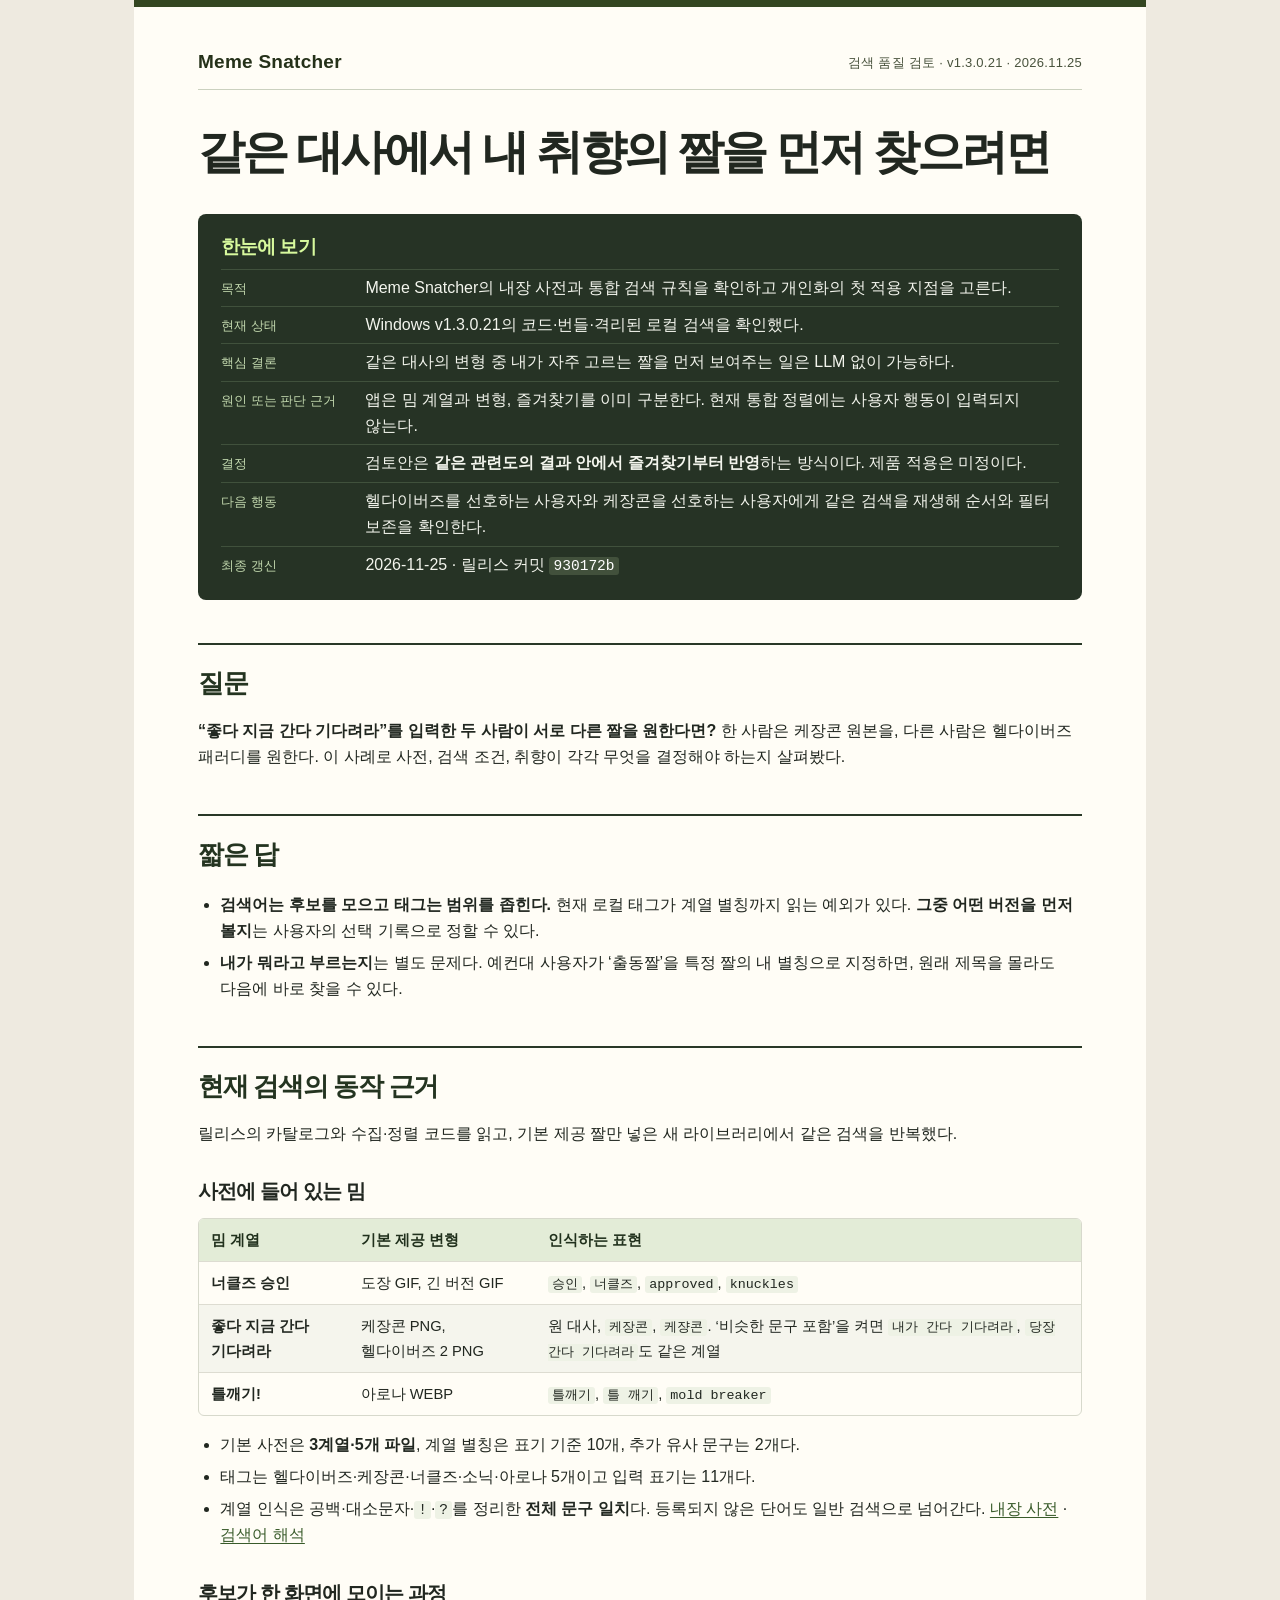
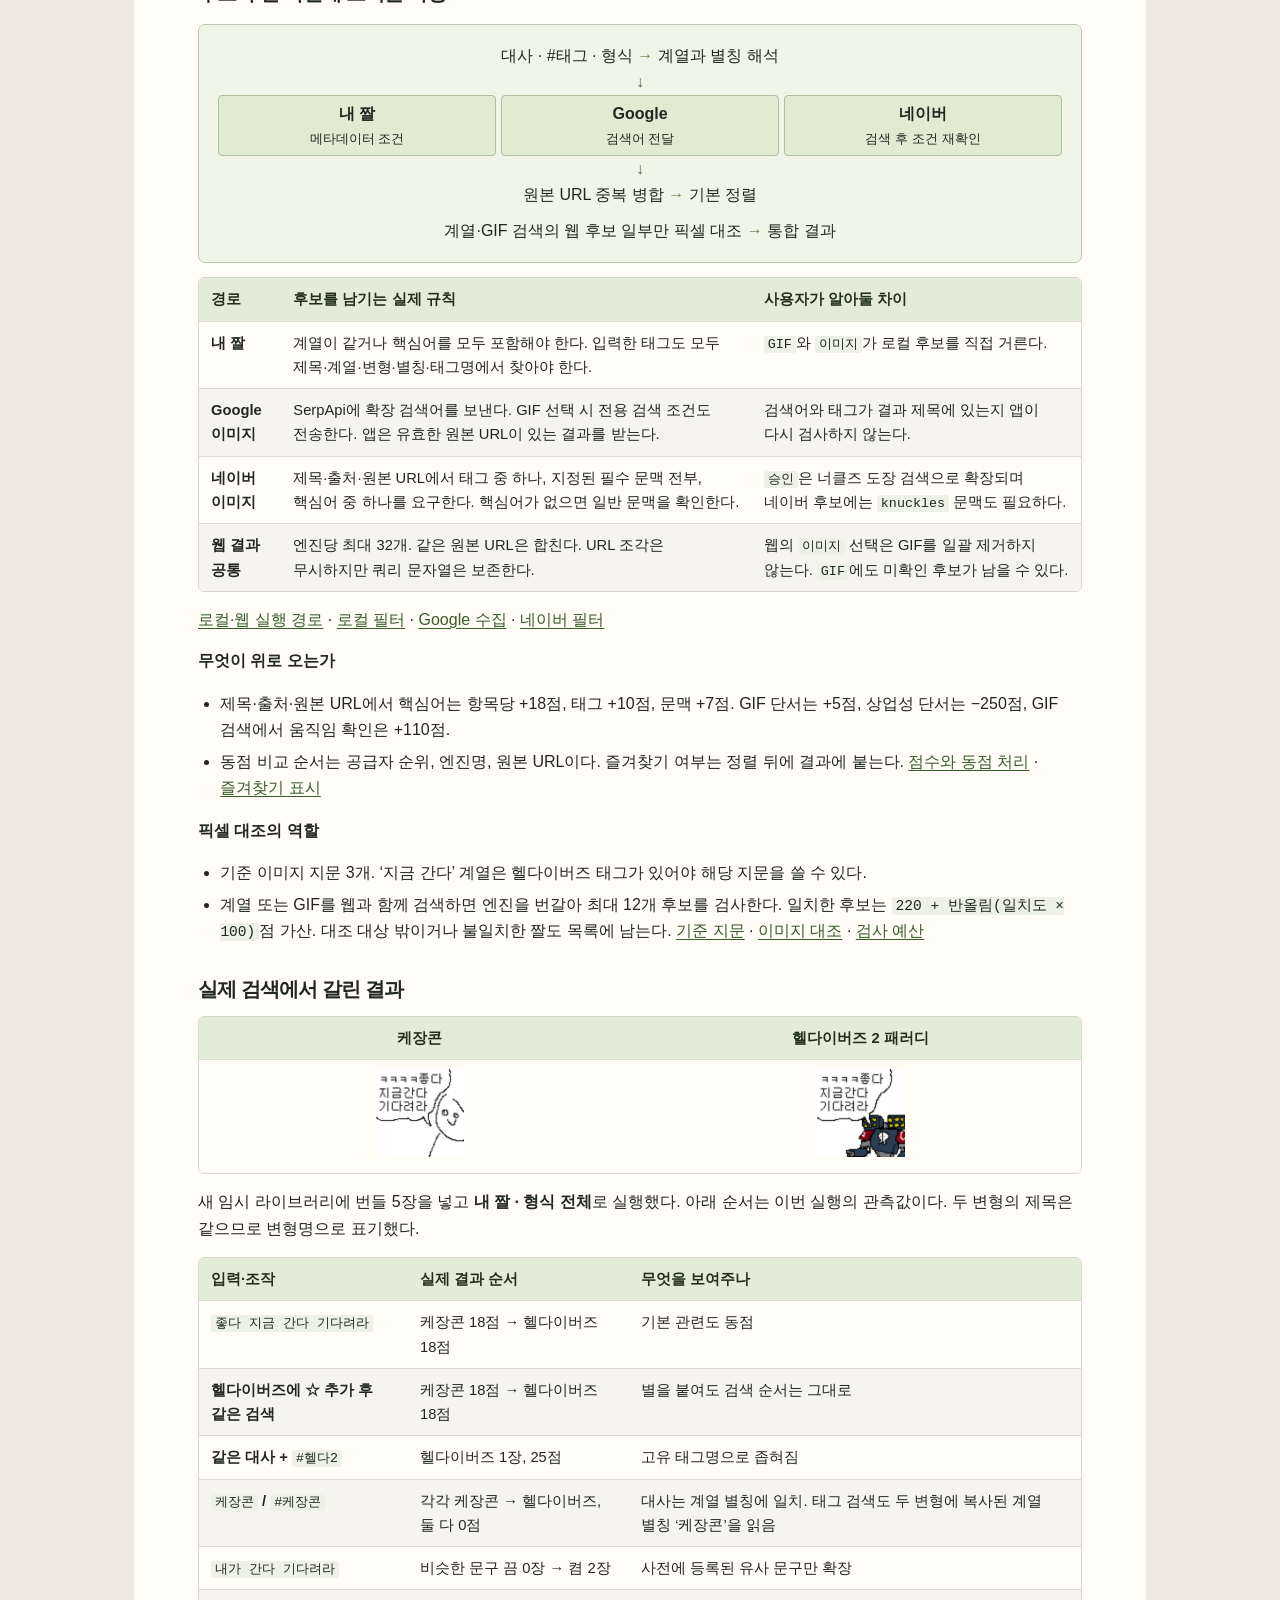
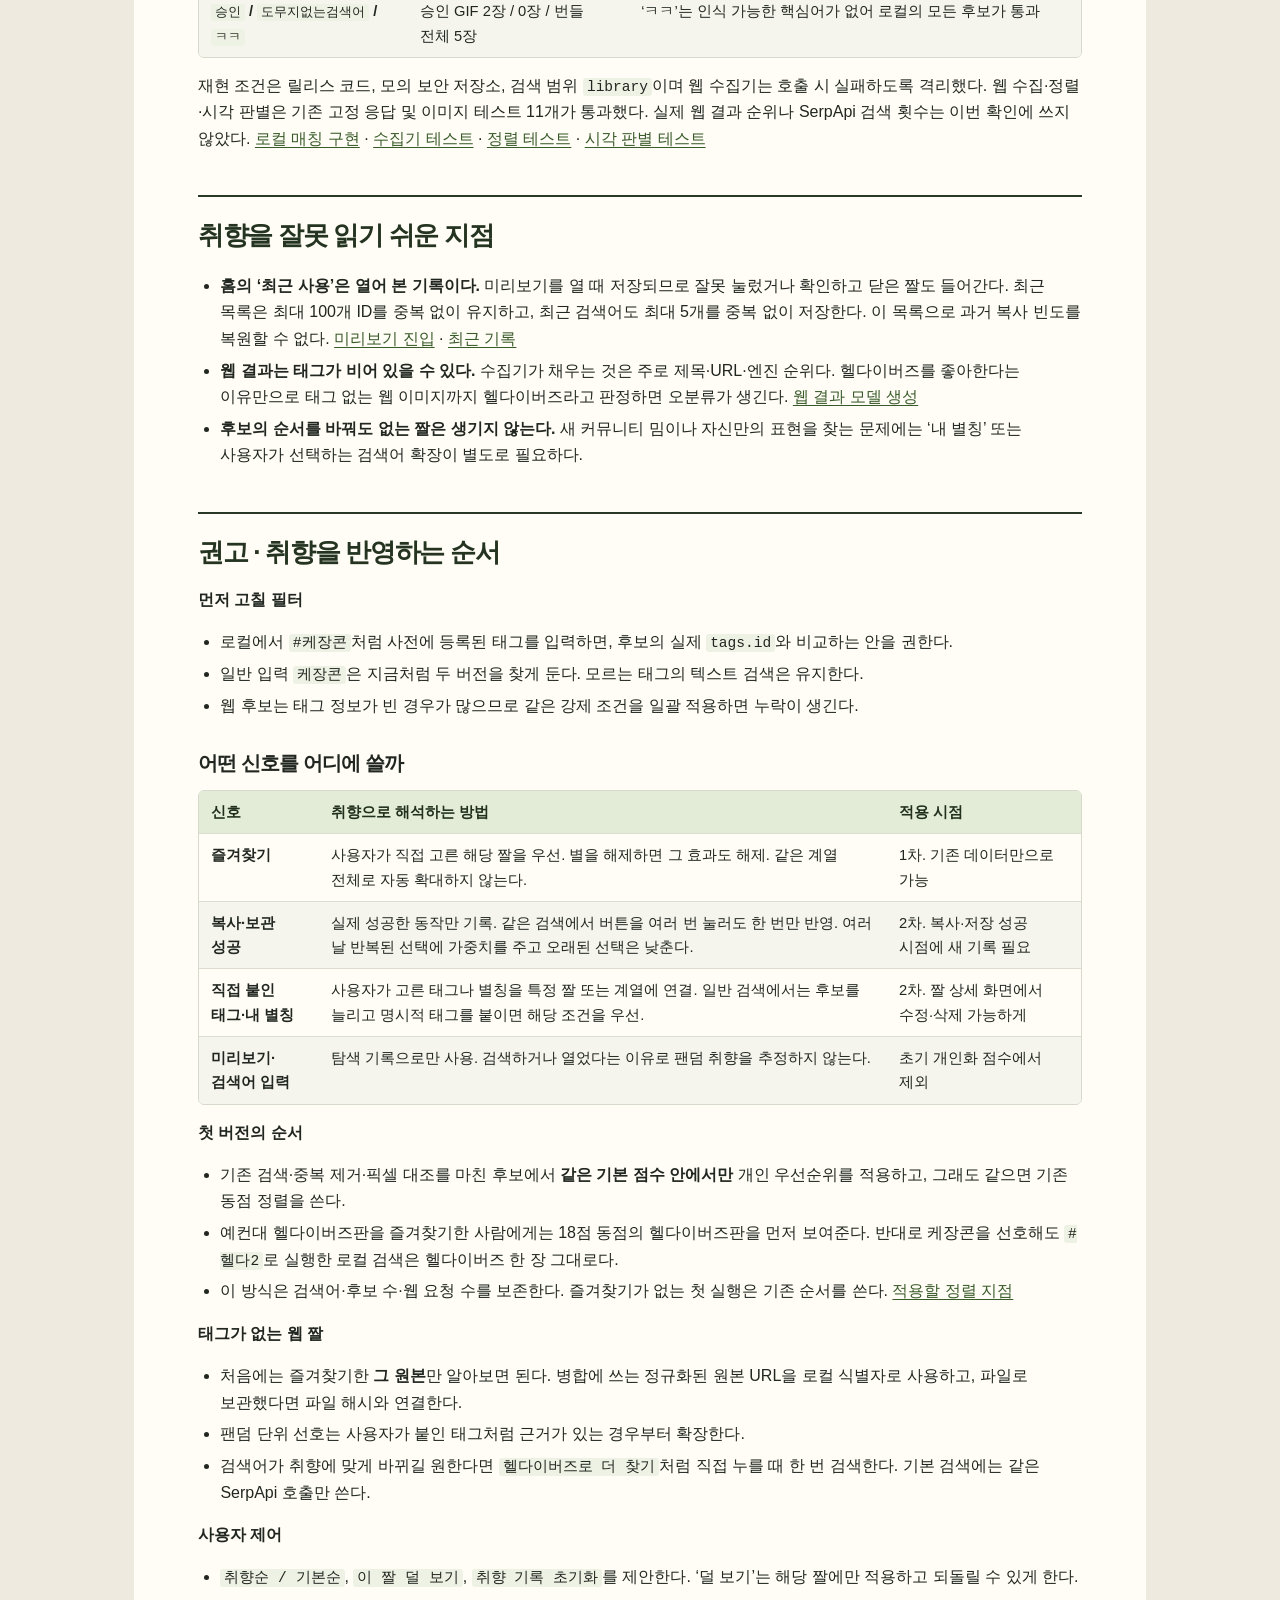
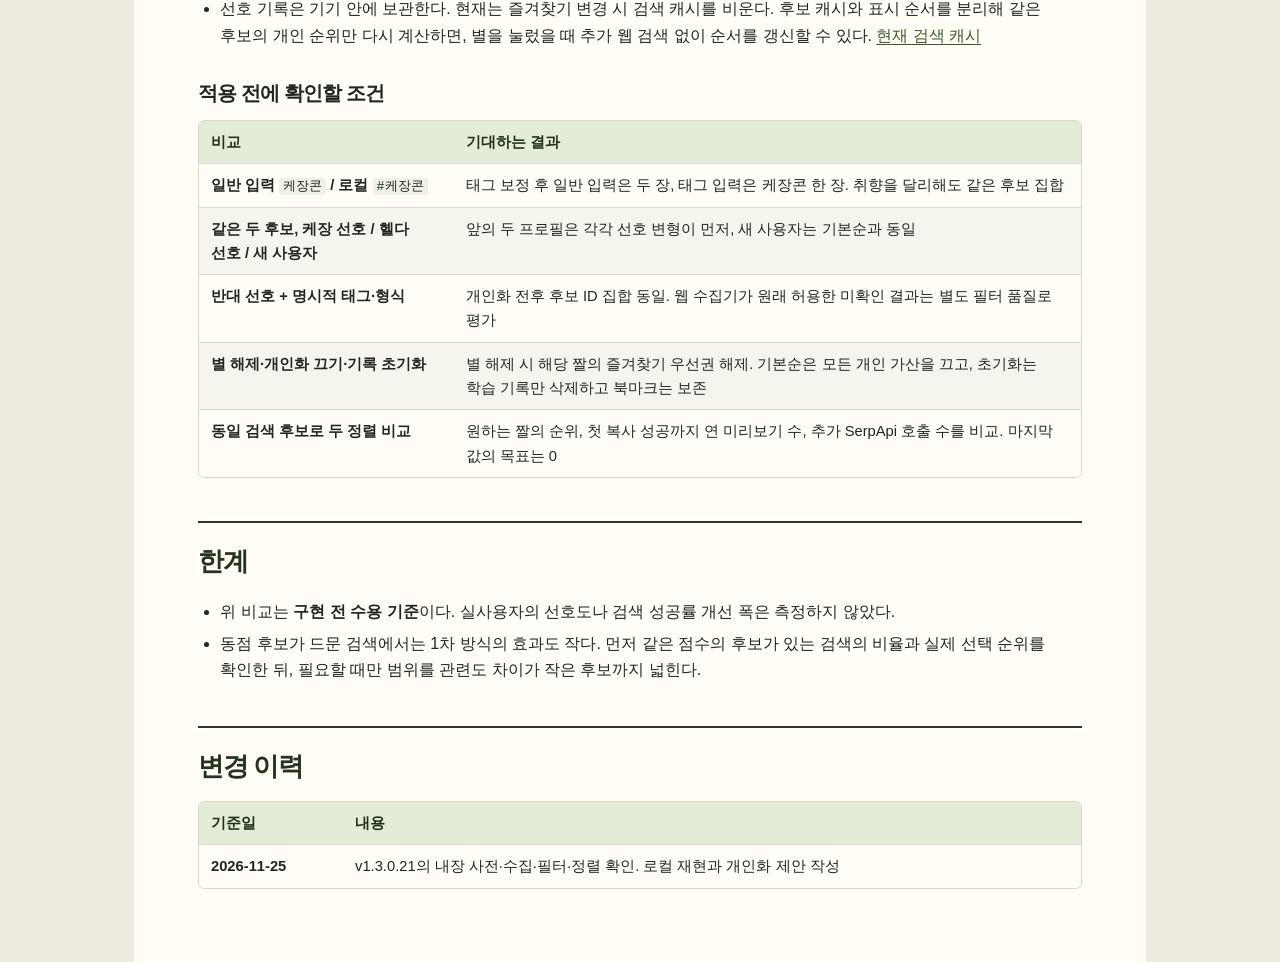
==== docs/meme-search-preferences.html @ c6dbb5a2 "Document meme filtering and a local preference ranking proposal" ====
<!doctype html><html lang="ko"><head><meta charset="utf-8"><meta name="viewport" content="width=device-width,initial-scale=1"><title>Meme Snatcher · 밈 사전과 검색 취향</title><style>
*{box-sizing:border-box}html{color-scheme:light;background:#eeeae0;scroll-behavior:smooth}body{margin:0;color:#212720;font:16px/1.65 "Malgun Gothic","Segoe UI",sans-serif;word-break:keep-all;overflow-wrap:anywhere}main{width:min(1012px,100%);margin:auto;background:#fffdf6;padding:44px clamp(18px,5vw,68px) 58px;border-top:7px solid #344621}
header{display:flex;flex-wrap:wrap;align-items:center;justify-content:space-between;gap:6px;border-bottom:1px solid #cbd1bf;padding:0 0 15px;color:#48523c;font-size:13px;letter-spacing:.02em}header strong{font:800 19px/1.2 "Segoe UI",sans-serif;color:#253119}h1{margin:34px 0;font-size:clamp(30px,4vw,47px);line-height:1.2;letter-spacing:-.065em;max-width:20em}h2{margin:43px 0 13px;border-top:2px solid #293827;padding-top:17px;color:#243420;font-size:26px;letter-spacing:-.05em}h3{margin:28px 0 8px;font-size:20px;letter-spacing:-.045em}p{margin:10px 0 15px}ul{padding-left:1.4em}li{margin:.34em 0}a{color:#395b2a;text-underline-offset:3px}a:hover{color:#17280f}code{font: .91em "Consolas","Malgun Gothic",monospace;background:#eef2e5;padding:1px 4px;border-radius:3px}strong,b{font-weight:720}
.summary{background:#263325;color:#f3f5ed;padding:17px 23px;border-radius:8px}.summary h2{color:#d7f99d;border:0;margin:0 0 6px;padding:0;font-size:19px}.summary dl{margin:0}.summary dl div{display:grid;grid-template-columns:8.4em 1fr;gap:10px;padding:5px 0;border-top:1px solid #40513c}.summary dt{color:#c1d7ad;font-size:.84em;padding-top:3px}.summary dd{margin:0}.summary code{background:#42513c;color:white}
.table-wrap{max-width:100%;overflow-x:auto;border:1px solid #d7d9cc;border-radius:6px;margin:10px 0 15px}table{width:100%;border-collapse:collapse;text-align:left;font-size:.92em}th{background:#e3ecd7;color:#20301c;font-weight:700}td,th{padding:9px 12px;vertical-align:top}td{border-top:1px solid #dddcd1}tbody tr:nth-child(even){background:#f5f5ed}td:first-child{font-weight:650}img{width:130px;max-width:100%;height:88px;object-fit:contain}table:has(img) td,table:has(img) th{text-align:center;width:50%}.flow{border:1px solid #bdc9ae;border-radius:7px;padding:13px 19px;background:#f1f5e8;margin:14px 0}.phase{text-align:center;padding:5px 0}.phase b{color:#678449}.branches{display:grid;grid-template-columns:repeat(3,1fr);gap:5px;text-align:center}.branches div{background:#e1ebd2;border:1px solid #afbf9e;border-radius:4px;padding:5px 2px}.branches small{display:block}.branches:before,.branches:after{content:'↓';grid-column:1/-1;color:#4c6641;line-height:1}
@media(max-width:620px){body{font-size:15px}h2{font-size:23px}.summary{padding:14px}.summary dl div{grid-template-columns:1fr;gap:0}.summary dt{padding:0}td,th{padding:7px;min-width:65px}.branches small{font-size:12px}}
@media print{html,main{background:white}main{padding:0;width:auto;border-top:0}.summary{background:white;color:#111;border:1px solid #999}.summary h2,.summary dt{color:#222}.summary dl div{border-color:#ddd}.table-wrap{overflow:visible}tr,.flow,h3{break-inside:avoid}h2,h3{break-after:avoid}}
</style></head><body><main><header><strong>Meme Snatcher</strong><span>검색 품질 검토 · v1.3.0.21 · 2026.11.25</span></header><h1>같은 대사에서 내 취향의 짤을 먼저 찾으려면</h1>
<section class="summary"><h2>한눈에 보기</h2><dl><div><dt>목적</dt><dd>Meme Snatcher의 내장 사전과 통합 검색 규칙을 확인하고 개인화의 첫 적용 지점을 고른다.</dd></div><div><dt>현재 상태</dt><dd>Windows v1.3.0.21의 코드·번들·격리된 로컬 검색을 확인했다.</dd></div><div><dt>핵심 결론</dt><dd>같은 대사의 변형 중 내가 자주 고르는 짤을 먼저 보여주는 일은 LLM 없이 가능하다.</dd></div><div><dt>원인 또는 판단 근거</dt><dd>앱은 밈 계열과 변형, 즐겨찾기를 이미 구분한다. 현재 통합 정렬에는 사용자 행동이 입력되지 않는다.</dd></div><div><dt>결정</dt><dd>검토안은 <strong>같은 관련도의 결과 안에서 즐겨찾기부터 반영</strong>하는 방식이다. 제품 적용은 미정이다.</dd></div><div><dt>다음 행동</dt><dd>헬다이버즈를 선호하는 사용자와 케장콘을 선호하는 사용자에게 같은 검색을 재생해 순서와 필터 보존을 확인한다.</dd></div><div><dt>최종 갱신</dt><dd>2026-11-25 · 릴리스 커밋 <code>930172b</code></dd></div></dl></section>
<h2>질문</h2>
<p><strong>“좋다 지금 간다 기다려라”를 입력한 두 사람이 서로 다른 짤을 원한다면?</strong> 한 사람은 케장콘 원본을, 다른 사람은 헬다이버즈 패러디를 원한다. 이 사례로 사전, 검색 조건, 취향이 각각 무엇을 결정해야 하는지 살펴봤다.</p>
<h2>짧은 답</h2>
<ul>
<li><strong>검색어는 후보를 모으고 태그는 범위를 좁힌다.</strong> 현재 로컬 태그가 계열 별칭까지 읽는 예외가 있다. <strong>그중 어떤 버전을 먼저 볼지</strong>는 사용자의 선택 기록으로 정할 수 있다.</li>
<li><strong>내가 뭐라고 부르는지</strong>는 별도 문제다. 예컨대 사용자가 ‘출동짤’을 특정 짤의 내 별칭으로 지정하면, 원래 제목을 몰라도 다음에 바로 찾을 수 있다.</li>
</ul>
<h2>현재 검색의 동작 근거</h2>
<p>릴리스의 카탈로그와 수집·정렬 코드를 읽고, 기본 제공 짤만 넣은 새 라이브러리에서 같은 검색을 반복했다.</p>
<h3>사전에 들어 있는 밈</h3>
<div class="table-wrap"><table>
<thead>
<tr>
<th>밈 계열</th>
<th>기본 제공 변형</th>
<th>인식하는 표현</th>
</tr>
</thead>
<tbody>
<tr>
<td>너클즈 승인</td>
<td>도장 GIF, 긴 버전 GIF</td>
<td><code>승인</code>, <code>너클즈</code>, <code>approved</code>, <code>knuckles</code></td>
</tr>
<tr>
<td>좋다 지금 간다 기다려라</td>
<td>케장콘 PNG, 헬다이버즈 2 PNG</td>
<td>원 대사, <code>케장콘</code>, <code>케쟝콘</code>. ‘비슷한 문구 포함’을 켜면 <code>내가 간다 기다려라</code>, <code>당장 간다 기다려라</code>도 같은 계열</td>
</tr>
<tr>
<td>틀깨기!</td>
<td>아로나 WEBP</td>
<td><code>틀깨기</code>, <code>틀 깨기</code>, <code>mold breaker</code></td>
</tr>
</tbody>
</table></div>
<ul>
<li>기본 사전은 <strong>3계열·5개 파일</strong>, 계열 별칭은 표기 기준 10개, 추가 유사 문구는 2개다.</li>
<li>태그는 헬다이버즈·케장콘·너클즈·소닉·아로나 5개이고 입력 표기는 11개다.</li>
<li>계열 인식은 공백·대소문자·<code>!</code>·<code>?</code>를 정리한 <strong>전체 문구 일치</strong>다. 등록되지 않은 단어도 일반 검색으로 넘어간다. <a href="https://github.com/JJHbrams/meme-searcher/blob/v1.3.0.21/lib/core/catalog.dart#L33">내장 사전</a> · <a href="https://github.com/JJHbrams/meme-searcher/blob/v1.3.0.21/lib/core/query_plan.dart#L47">검색어 해석</a></li>
</ul>
<h3>후보가 한 화면에 모이는 과정</h3>
<div class="flow" aria-label="검색 경로">
<div class="phase">대사 · #태그 · 형식 <b>→</b> 계열과 별칭 해석</div>
<div class="branches"><div><b>내 짤</b><small>메타데이터 조건</small></div><div><b>Google</b><small>검색어 전달</small></div><div><b>네이버</b><small>검색 후 조건 재확인</small></div></div>
<div class="phase">원본 URL 중복 병합 <b>→</b> 기본 정렬</div>
<div class="phase">계열·GIF 검색의 웹 후보 일부만 픽셀 대조 <b>→</b> 통합 결과</div></div>

<div class="table-wrap"><table>
<thead>
<tr>
<th>경로</th>
<th>후보를 남기는 실제 규칙</th>
<th>사용자가 알아둘 차이</th>
</tr>
</thead>
<tbody>
<tr>
<td>내 짤</td>
<td>계열이 같거나 핵심어를 모두 포함해야 한다. 입력한 태그도 모두 제목·계열·변형·별칭·태그명에서 찾아야 한다.</td>
<td><code>GIF</code>와 <code>이미지</code>가 로컬 후보를 직접 거른다.</td>
</tr>
<tr>
<td>Google 이미지</td>
<td>SerpApi에 확장 검색어를 보낸다. GIF 선택 시 전용 검색 조건도 전송한다. 앱은 유효한 원본 URL이 있는 결과를 받는다.</td>
<td>검색어와 태그가 결과 제목에 있는지 앱이 다시 검사하지 않는다.</td>
</tr>
<tr>
<td>네이버 이미지</td>
<td>제목·출처·원본 URL에서 태그 중 하나, 지정된 필수 문맥 전부, 핵심어 중 하나를 요구한다. 핵심어가 없으면 일반 문맥을 확인한다.</td>
<td><code>승인</code>은 너클즈 도장 검색으로 확장되며 네이버 후보에는 <code>knuckles</code> 문맥도 필요하다.</td>
</tr>
<tr>
<td>웹 결과 공통</td>
<td>엔진당 최대 32개. 같은 원본 URL은 합친다. URL 조각은 무시하지만 쿼리 문자열은 보존한다.</td>
<td>웹의 <code>이미지</code> 선택은 GIF를 일괄 제거하지 않는다. <code>GIF</code>에도 미확인 후보가 남을 수 있다.</td>
</tr>
</tbody>
</table></div>
<p><a href="https://github.com/JJHbrams/meme-searcher/blob/v1.3.0.21/lib/core/device_app_services.dart#L87">로컬·웹 실행 경로</a> · <a href="https://github.com/JJHbrams/meme-searcher/blob/v1.3.0.21/lib/core/device_app_services.dart#L275">로컬 필터</a> · <a href="https://github.com/JJHbrams/meme-searcher/blob/v1.3.0.21/lib/core/web_collectors.dart#L142">Google 수집</a> · <a href="https://github.com/JJHbrams/meme-searcher/blob/v1.3.0.21/lib/core/web_collectors.dart#L327">네이버 필터</a></p>
<p><strong>무엇이 위로 오는가</strong></p>
<ul>
<li>제목·출처·원본 URL에서 핵심어는 항목당 +18점, 태그 +10점, 문맥 +7점. GIF 단서는 +5점, 상업성 단서는 −250점, GIF 검색에서 움직임 확인은 +110점.</li>
<li>동점 비교 순서는 공급자 순위, 엔진명, 원본 URL이다. 즐겨찾기 여부는 정렬 뒤에 결과에 붙는다. <a href="https://github.com/JJHbrams/meme-searcher/blob/v1.3.0.21/lib/core/ranking_service.dart#L74">점수와 동점 처리</a> · <a href="https://github.com/JJHbrams/meme-searcher/blob/v1.3.0.21/lib/core/device_app_services.dart#L163">즐겨찾기 표시</a></li>
</ul>
<p><strong>픽셀 대조의 역할</strong></p>
<ul>
<li>기준 이미지 지문 3개. ‘지금 간다’ 계열은 헬다이버즈 태그가 있어야 해당 지문을 쓸 수 있다.</li>
<li>계열 또는 GIF를 웹과 함께 검색하면 엔진을 번갈아 최대 12개 후보를 검사한다. 일치한 후보는 <code>220 + 반올림(일치도 × 100)</code>점 가산. 대조 대상 밖이거나 불일치한 짤도 목록에 남는다. <a href="https://github.com/JJHbrams/meme-searcher/blob/v1.3.0.21/assets/meme-signatures.json">기준 지문</a> · <a href="https://github.com/JJHbrams/meme-searcher/blob/v1.3.0.21/lib/core/visual_matcher.dart#L70">이미지 대조</a> · <a href="https://github.com/JJHbrams/meme-searcher/blob/v1.3.0.21/lib/core/device_app_services.dart#L190">검사 예산</a></li>
</ul>
<h3>실제 검색에서 갈린 결과</h3>
<div class="table-wrap"><table>
<thead>
<tr>
<th>케장콘</th>
<th>헬다이버즈 2 패러디</th>
</tr>
</thead>
<tbody>
<tr>
<td><img alt="케장콘 원본" src="../assets/seed-assets/kejang-coming-ruliweb.png" /></td>
<td><img alt="헬다이버즈 패러디" src="../assets/seed-assets/helldivers-coming-arca.png" /></td>
</tr>
</tbody>
</table></div>
<p>새 임시 라이브러리에 번들 5장을 넣고 <strong>내 짤 · 형식 전체</strong>로 실행했다. 아래 순서는 이번 실행의 관측값이다. 두 변형의 제목은 같으므로 변형명으로 표기했다.</p>
<div class="table-wrap"><table>
<thead>
<tr>
<th>입력·조작</th>
<th>실제 결과 순서</th>
<th>무엇을 보여주나</th>
</tr>
</thead>
<tbody>
<tr>
<td><code>좋다 지금 간다 기다려라</code></td>
<td>케장콘 18점 → 헬다이버즈 18점</td>
<td>기본 관련도 동점</td>
</tr>
<tr>
<td>헬다이버즈에 ☆ 추가 후 같은 검색</td>
<td>케장콘 18점 → 헬다이버즈 18점</td>
<td>별을 붙여도 검색 순서는 그대로</td>
</tr>
<tr>
<td>같은 대사 + <code>#헬다2</code></td>
<td>헬다이버즈 1장, 25점</td>
<td>고유 태그명으로 좁혀짐</td>
</tr>
<tr>
<td><code>케장콘</code> / <code>#케장콘</code></td>
<td>각각 케장콘 → 헬다이버즈, 둘 다 0점</td>
<td>대사는 계열 별칭에 일치. 태그 검색도 두 변형에 복사된 계열 별칭 ‘케장콘’을 읽음</td>
</tr>
<tr>
<td><code>내가 간다 기다려라</code></td>
<td>비슷한 문구 끔 0장 → 켬 2장</td>
<td>사전에 등록된 유사 문구만 확장</td>
</tr>
<tr>
<td><code>승인</code> / <code>도무지없는검색어</code> / <code>ㅋㅋ</code></td>
<td>승인 GIF 2장 / 0장 / 번들 전체 5장</td>
<td>‘ㅋㅋ’는 인식 가능한 핵심어가 없어 로컬의 모든 후보가 통과</td>
</tr>
</tbody>
</table></div>
<p>재현 조건은 릴리스 코드, 모의 보안 저장소, 검색 범위 <code>library</code>이며 웹 수집기는 호출 시 실패하도록 격리했다. 웹 수집·정렬·시각 판별은 기존 고정 응답 및 이미지 테스트 11개가 통과했다. 실제 웹 결과 순위나 SerpApi 검색 횟수는 이번 확인에 쓰지 않았다. <a href="https://github.com/JJHbrams/meme-searcher/blob/v1.3.0.21/lib/core/device_app_services.dart#L275">로컬 매칭 구현</a> · <a href="https://github.com/JJHbrams/meme-searcher/blob/v1.3.0.21/test/core/web_collectors_test.dart">수집기 테스트</a> · <a href="https://github.com/JJHbrams/meme-searcher/blob/v1.3.0.21/test/core/ranking_service_test.dart">정렬 테스트</a> · <a href="https://github.com/JJHbrams/meme-searcher/blob/v1.3.0.21/test/core/visual_matcher_test.dart">시각 판별 테스트</a></p>
<h2>취향을 잘못 읽기 쉬운 지점</h2>
<ul>
<li><strong>홈의 ‘최근 사용’은 열어 본 기록이다.</strong> 미리보기를 열 때 저장되므로 잘못 눌렀거나 확인하고 닫은 짤도 들어간다. 최근 목록은 최대 100개 ID를 중복 없이 유지하고, 최근 검색어도 최대 5개를 중복 없이 저장한다. 이 목록으로 과거 복사 빈도를 복원할 수 없다. <a href="https://github.com/JJHbrams/meme-searcher/blob/v1.3.0.21/lib/ui/screens/search_screen.dart#L294">미리보기 진입</a> · <a href="https://github.com/JJHbrams/meme-searcher/blob/v1.3.0.21/lib/core/local_library_store.dart#L123">최근 기록</a></li>
<li><strong>웹 결과는 태그가 비어 있을 수 있다.</strong> 수집기가 채우는 것은 주로 제목·URL·엔진 순위다. 헬다이버즈를 좋아한다는 이유만으로 태그 없는 웹 이미지까지 헬다이버즈라고 판정하면 오분류가 생긴다. <a href="https://github.com/JJHbrams/meme-searcher/blob/v1.3.0.21/lib/core/web_collectors.dart#L196">웹 결과 모델 생성</a></li>
<li><strong>후보의 순서를 바꿔도 없는 짤은 생기지 않는다.</strong> 새 커뮤니티 밈이나 자신만의 표현을 찾는 문제에는 ‘내 별칭’ 또는 사용자가 선택하는 검색어 확장이 별도로 필요하다.</li>
</ul>
<h2>권고 · 취향을 반영하는 순서</h2>
<p><strong>먼저 고칠 필터</strong></p>
<ul>
<li>로컬에서 <code>#케장콘</code>처럼 사전에 등록된 태그를 입력하면, 후보의 실제 <code>tags.id</code>와 비교하는 안을 권한다.</li>
<li>일반 입력 <code>케장콘</code>은 지금처럼 두 버전을 찾게 둔다. 모르는 태그의 텍스트 검색은 유지한다.</li>
<li>웹 후보는 태그 정보가 빈 경우가 많으므로 같은 강제 조건을 일괄 적용하면 누락이 생긴다.</li>
</ul>
<h3>어떤 신호를 어디에 쓸까</h3>
<div class="table-wrap"><table>
<thead>
<tr>
<th>신호</th>
<th>취향으로 해석하는 방법</th>
<th>적용 시점</th>
</tr>
</thead>
<tbody>
<tr>
<td>즐겨찾기</td>
<td>사용자가 직접 고른 해당 짤을 우선. 별을 해제하면 그 효과도 해제. 같은 계열 전체로 자동 확대하지 않는다.</td>
<td>1차. 기존 데이터만으로 가능</td>
</tr>
<tr>
<td>복사·보관 성공</td>
<td>실제 성공한 동작만 기록. 같은 검색에서 버튼을 여러 번 눌러도 한 번만 반영. 여러 날 반복된 선택에 가중치를 주고 오래된 선택은 낮춘다.</td>
<td>2차. 복사·저장 성공 시점에 새 기록 필요</td>
</tr>
<tr>
<td>직접 붙인 태그·내 별칭</td>
<td>사용자가 고른 태그나 별칭을 특정 짤 또는 계열에 연결. 일반 검색에서는 후보를 늘리고 명시적 태그를 붙이면 해당 조건을 우선.</td>
<td>2차. 짤 상세 화면에서 수정·삭제 가능하게</td>
</tr>
<tr>
<td>미리보기·검색어 입력</td>
<td>탐색 기록으로만 사용. 검색하거나 열었다는 이유로 팬덤 취향을 추정하지 않는다.</td>
<td>초기 개인화 점수에서 제외</td>
</tr>
</tbody>
</table></div>
<p><strong>첫 버전의 순서</strong></p>
<ul>
<li>기존 검색·중복 제거·픽셀 대조를 마친 후보에서 <strong>같은 기본 점수 안에서만</strong> 개인 우선순위를 적용하고, 그래도 같으면 기존 동점 정렬을 쓴다.</li>
<li>예컨대 헬다이버즈판을 즐겨찾기한 사람에게는 18점 동점의 헬다이버즈판을 먼저 보여준다. 반대로 케장콘을 선호해도 <code>#헬다2</code>로 실행한 로컬 검색은 헬다이버즈 한 장 그대로다.</li>
<li>이 방식은 검색어·후보 수·웹 요청 수를 보존한다. 즐겨찾기가 없는 첫 실행은 기존 순서를 쓴다. <a href="https://github.com/JJHbrams/meme-searcher/blob/v1.3.0.21/lib/core/ranking_service.dart#L42">적용할 정렬 지점</a></li>
</ul>
<p><strong>태그가 없는 웹 짤</strong></p>
<ul>
<li>처음에는 즐겨찾기한 <strong>그 원본</strong>만 알아보면 된다. 병합에 쓰는 정규화된 원본 URL을 로컬 식별자로 사용하고, 파일로 보관했다면 파일 해시와 연결한다.</li>
<li>팬덤 단위 선호는 사용자가 붙인 태그처럼 근거가 있는 경우부터 확장한다.</li>
<li>검색어가 취향에 맞게 바뀌길 원한다면 <code>헬다이버즈로 더 찾기</code>처럼 직접 누를 때 한 번 검색한다. 기본 검색에는 같은 SerpApi 호출만 쓴다.</li>
</ul>
<p><strong>사용자 제어</strong></p>
<ul>
<li><code>취향순 / 기본순</code>, <code>이 짤 덜 보기</code>, <code>취향 기록 초기화</code>를 제안한다. ‘덜 보기’는 해당 짤에만 적용하고 되돌릴 수 있게 한다.</li>
<li>선호 기록은 기기 안에 보관한다. 현재는 즐겨찾기 변경 시 검색 캐시를 비운다. 후보 캐시와 표시 순서를 분리해 같은 후보의 개인 순위만 다시 계산하면, 별을 눌렀을 때 추가 웹 검색 없이 순서를 갱신할 수 있다. <a href="https://github.com/JJHbrams/meme-searcher/blob/v1.3.0.21/lib/core/device_app_services.dart#L91">현재 검색 캐시</a></li>
</ul>
<h3>적용 전에 확인할 조건</h3>
<div class="table-wrap"><table>
<thead>
<tr>
<th>비교</th>
<th>기대하는 결과</th>
</tr>
</thead>
<tbody>
<tr>
<td>일반 입력 <code>케장콘</code> / 로컬 <code>#케장콘</code></td>
<td>태그 보정 후 일반 입력은 두 장, 태그 입력은 케장콘 한 장. 취향을 달리해도 같은 후보 집합</td>
</tr>
<tr>
<td>같은 두 후보, 케장 선호 / 헬다 선호 / 새 사용자</td>
<td>앞의 두 프로필은 각각 선호 변형이 먼저, 새 사용자는 기본순과 동일</td>
</tr>
<tr>
<td>반대 선호 + 명시적 태그·형식</td>
<td>개인화 전후 후보 ID 집합 동일. 웹 수집기가 원래 허용한 미확인 결과는 별도 필터 품질로 평가</td>
</tr>
<tr>
<td>별 해제·개인화 끄기·기록 초기화</td>
<td>별 해제 시 해당 짤의 즐겨찾기 우선권 해제. 기본순은 모든 개인 가산을 끄고, 초기화는 학습 기록만 삭제하고 북마크는 보존</td>
</tr>
<tr>
<td>동일 검색 후보로 두 정렬 비교</td>
<td>원하는 짤의 순위, 첫 복사 성공까지 연 미리보기 수, 추가 SerpApi 호출 수를 비교. 마지막 값의 목표는 0</td>
</tr>
</tbody>
</table></div>
<h2>한계</h2>
<ul>
<li>위 비교는 <strong>구현 전 수용 기준</strong>이다. 실사용자의 선호도나 검색 성공률 개선 폭은 측정하지 않았다.</li>
<li>동점 후보가 드문 검색에서는 1차 방식의 효과도 작다. 먼저 같은 점수의 후보가 있는 검색의 비율과 실제 선택 순위를 확인한 뒤, 필요할 때만 범위를 관련도 차이가 작은 후보까지 넓힌다.</li>
</ul>
<h2>변경 이력</h2>
<div class="table-wrap"><table>
<thead>
<tr>
<th>기준일</th>
<th>내용</th>
</tr>
</thead>
<tbody>
<tr>
<td>2026-11-25</td>
<td>v1.3.0.21의 내장 사전·수집·필터·정렬 확인. 로컬 재현과 개인화 제안 작성</td>
</tr>
</tbody>
</table></div></main></body></html>
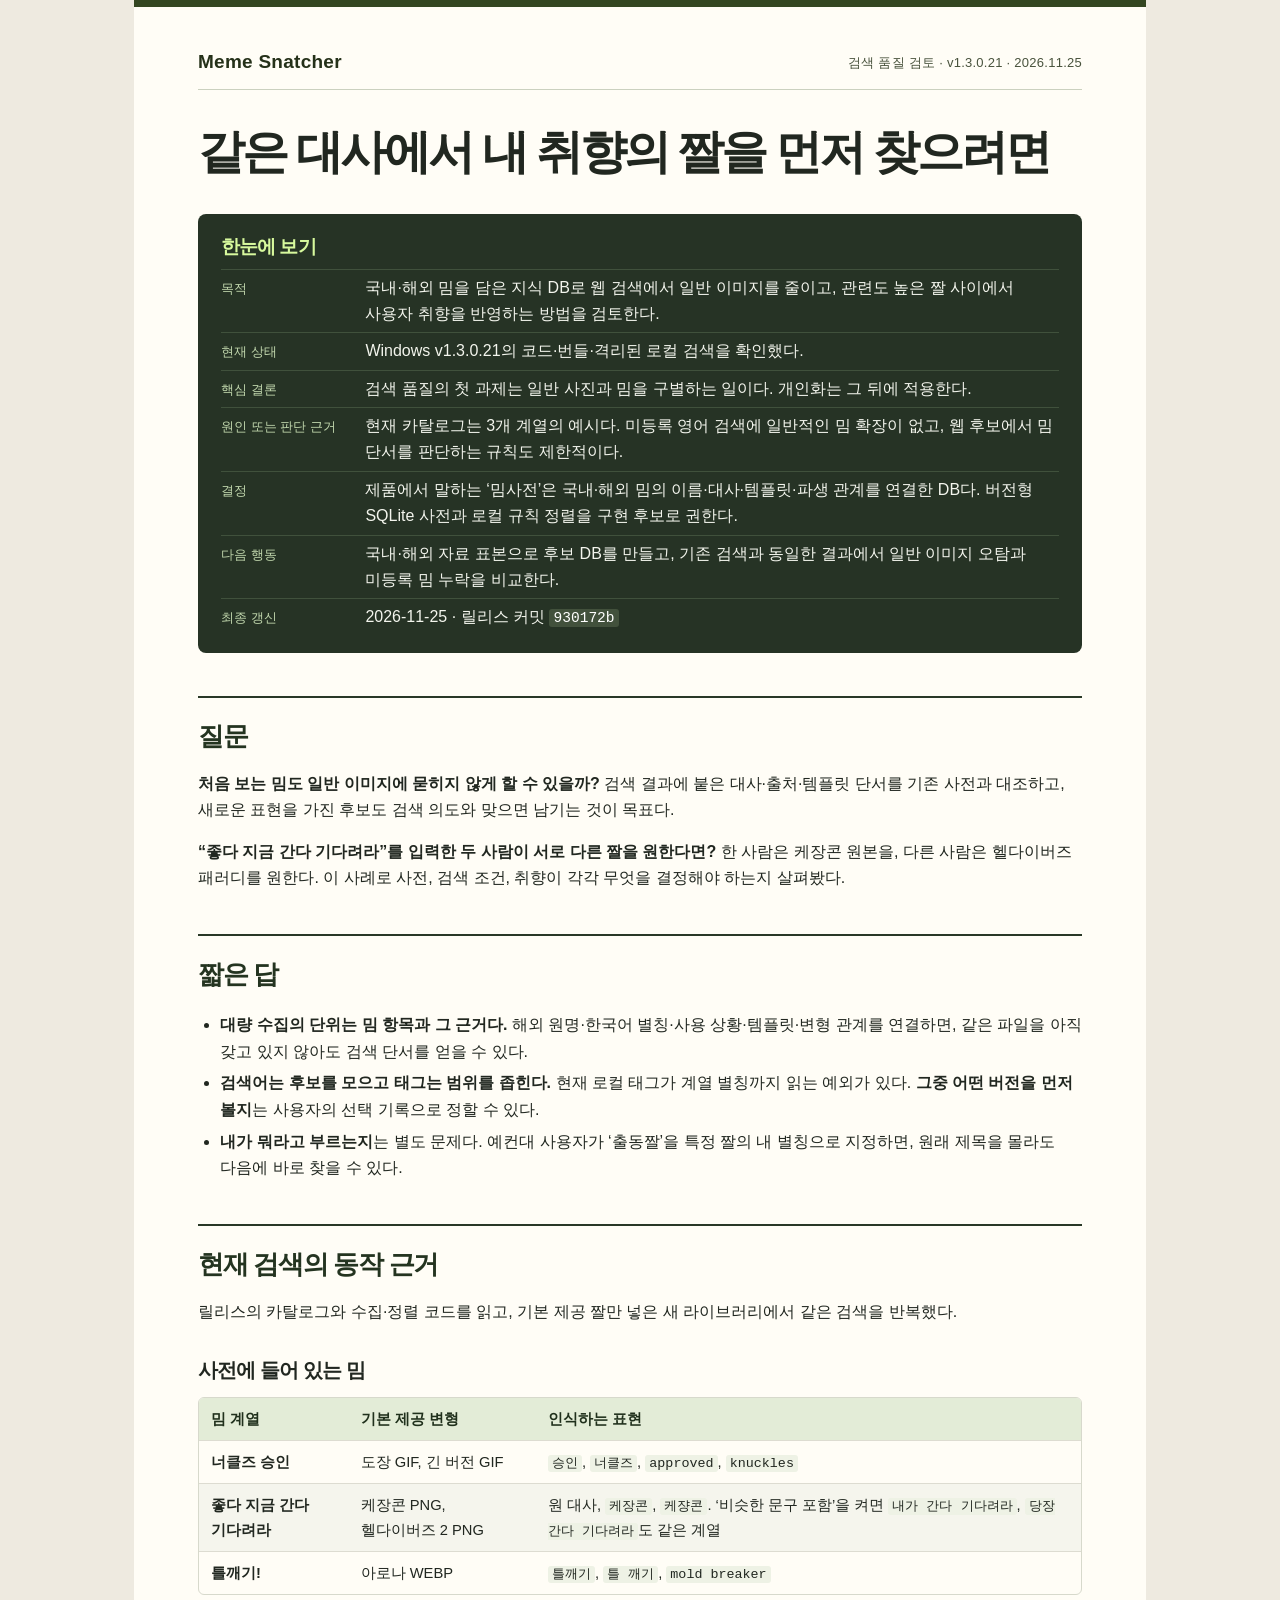
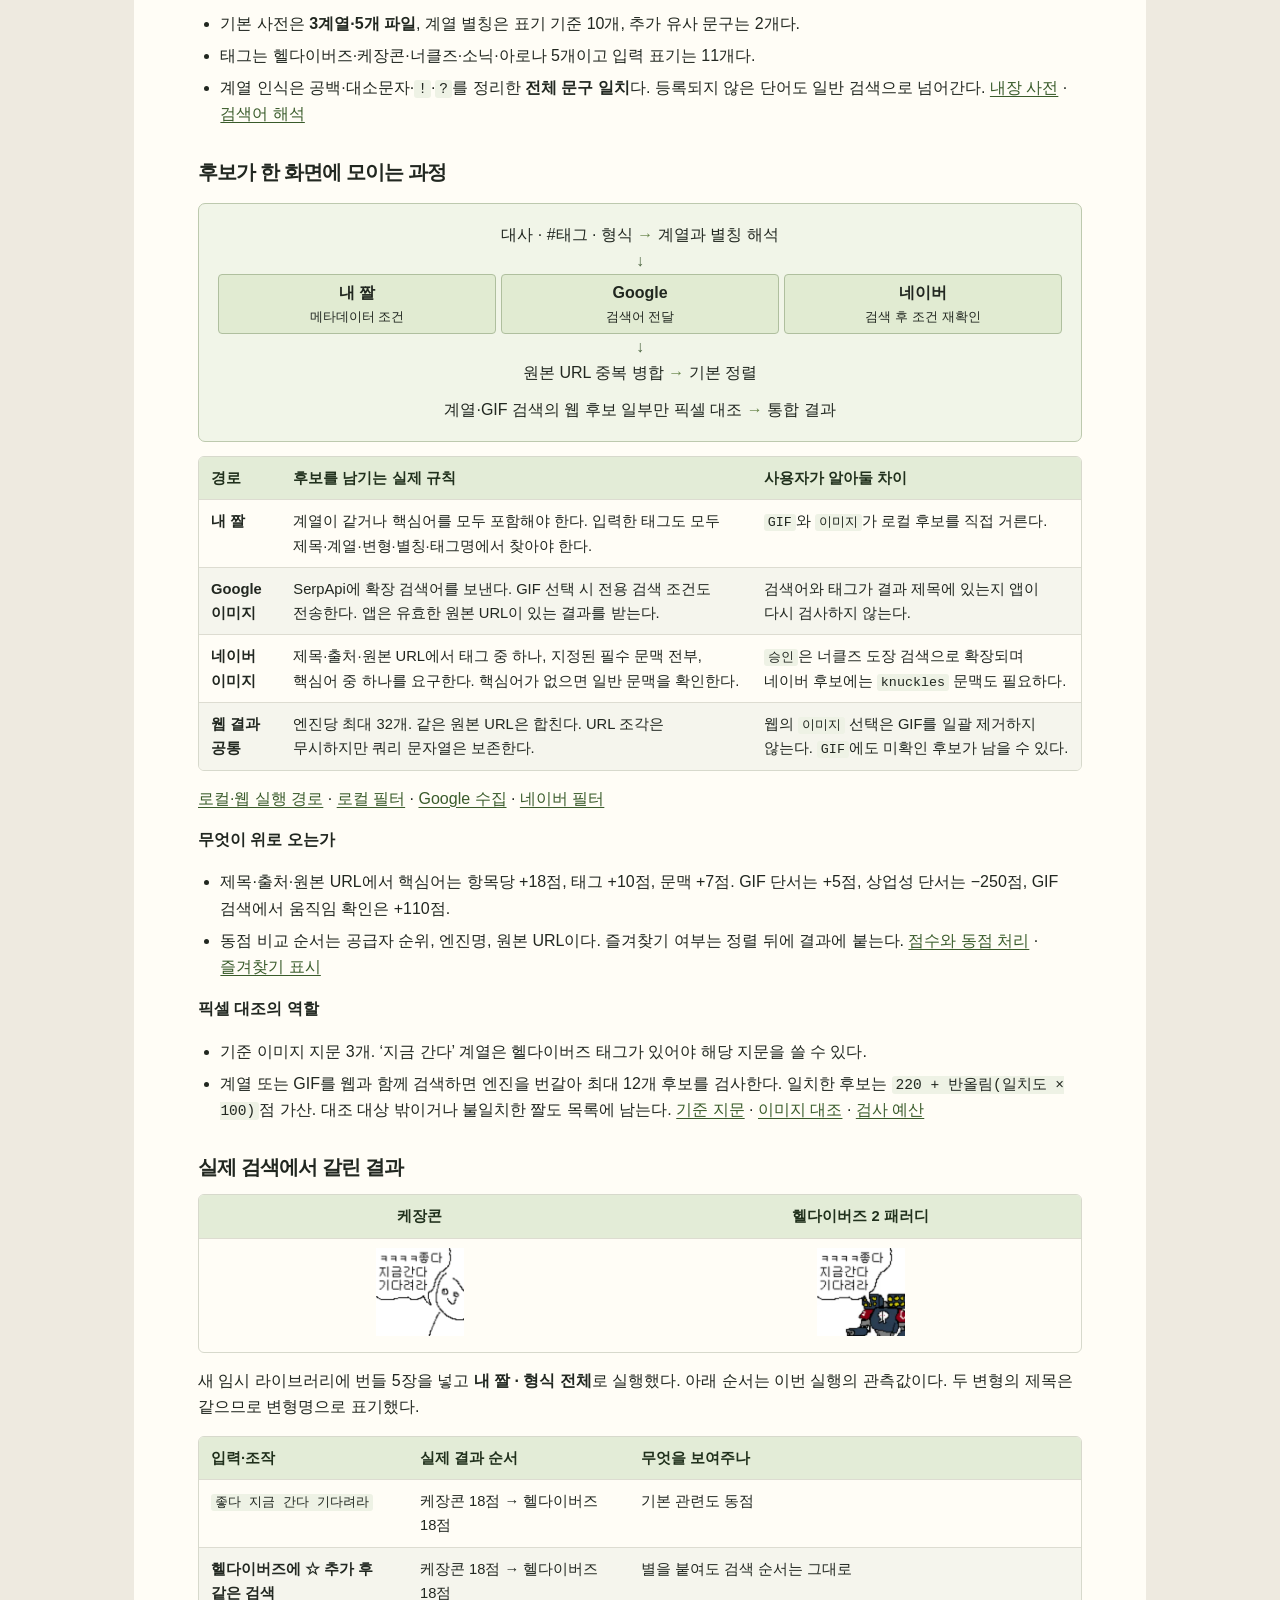
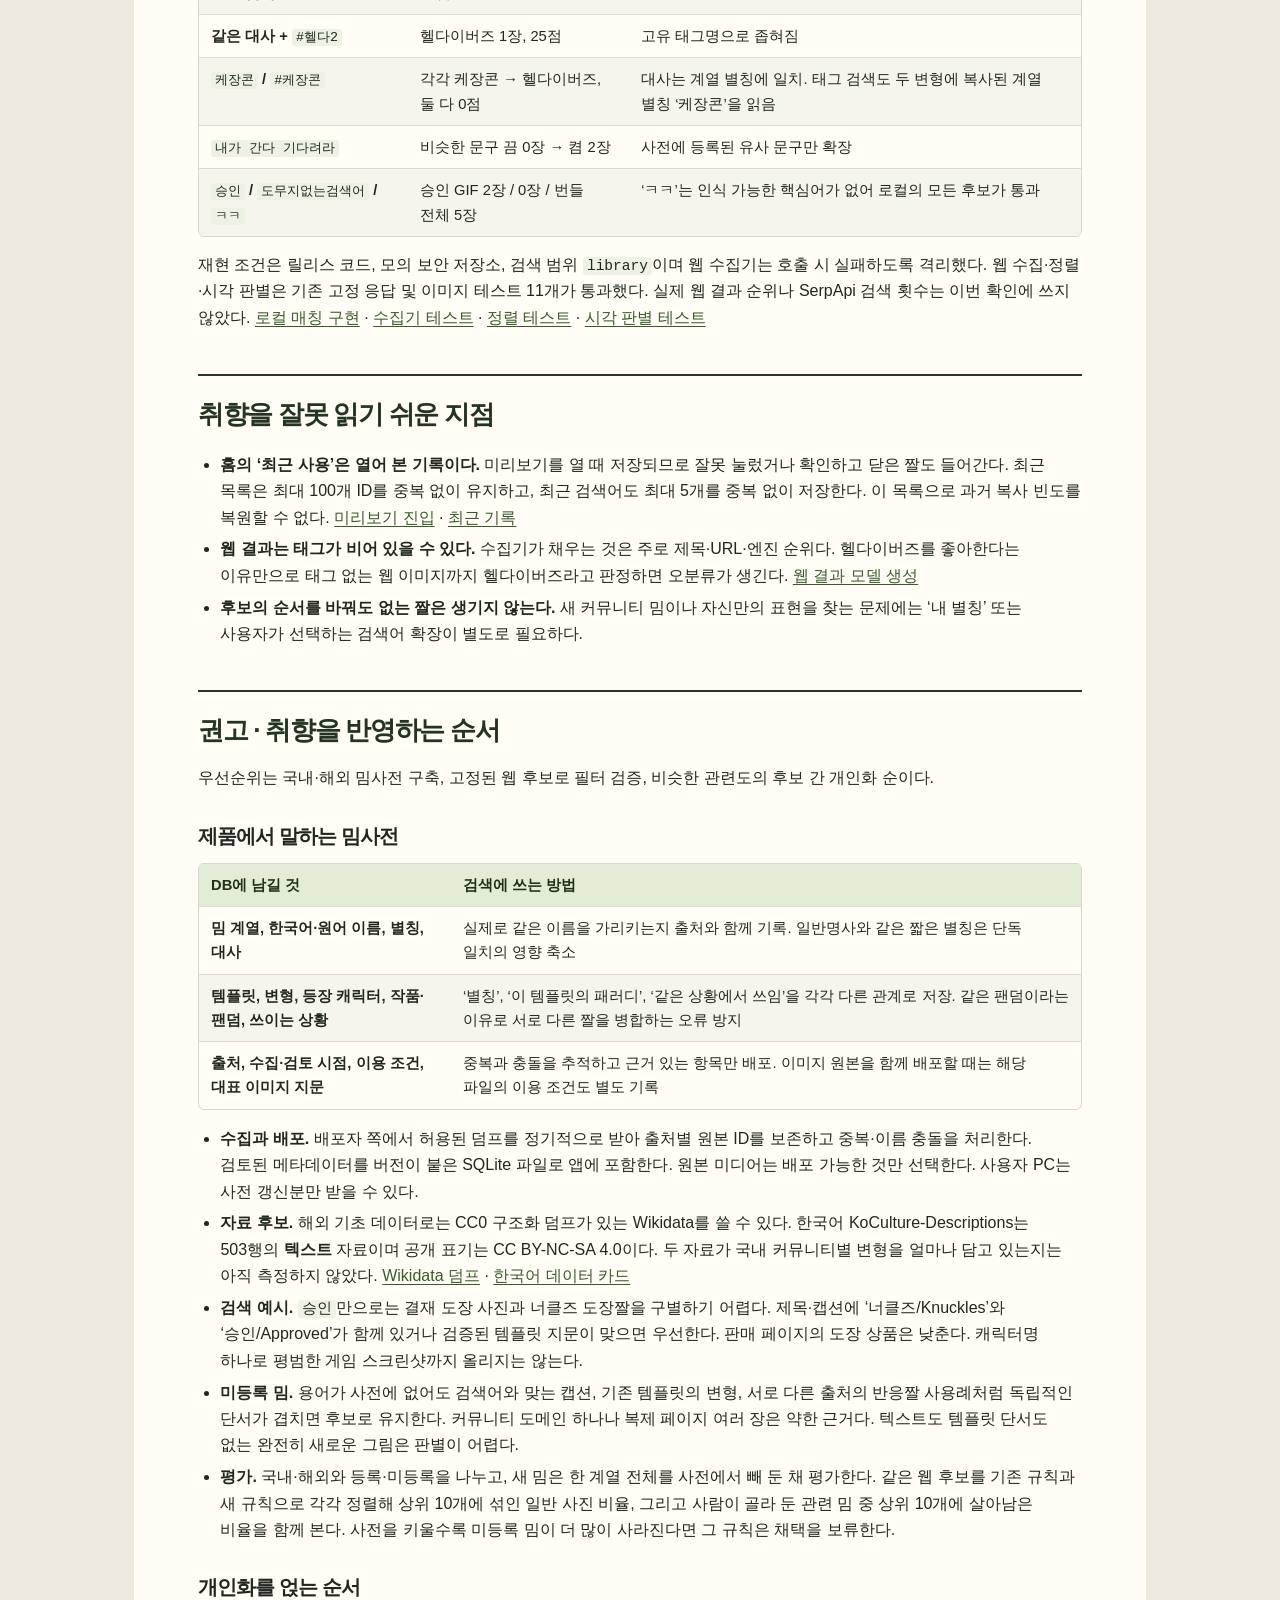
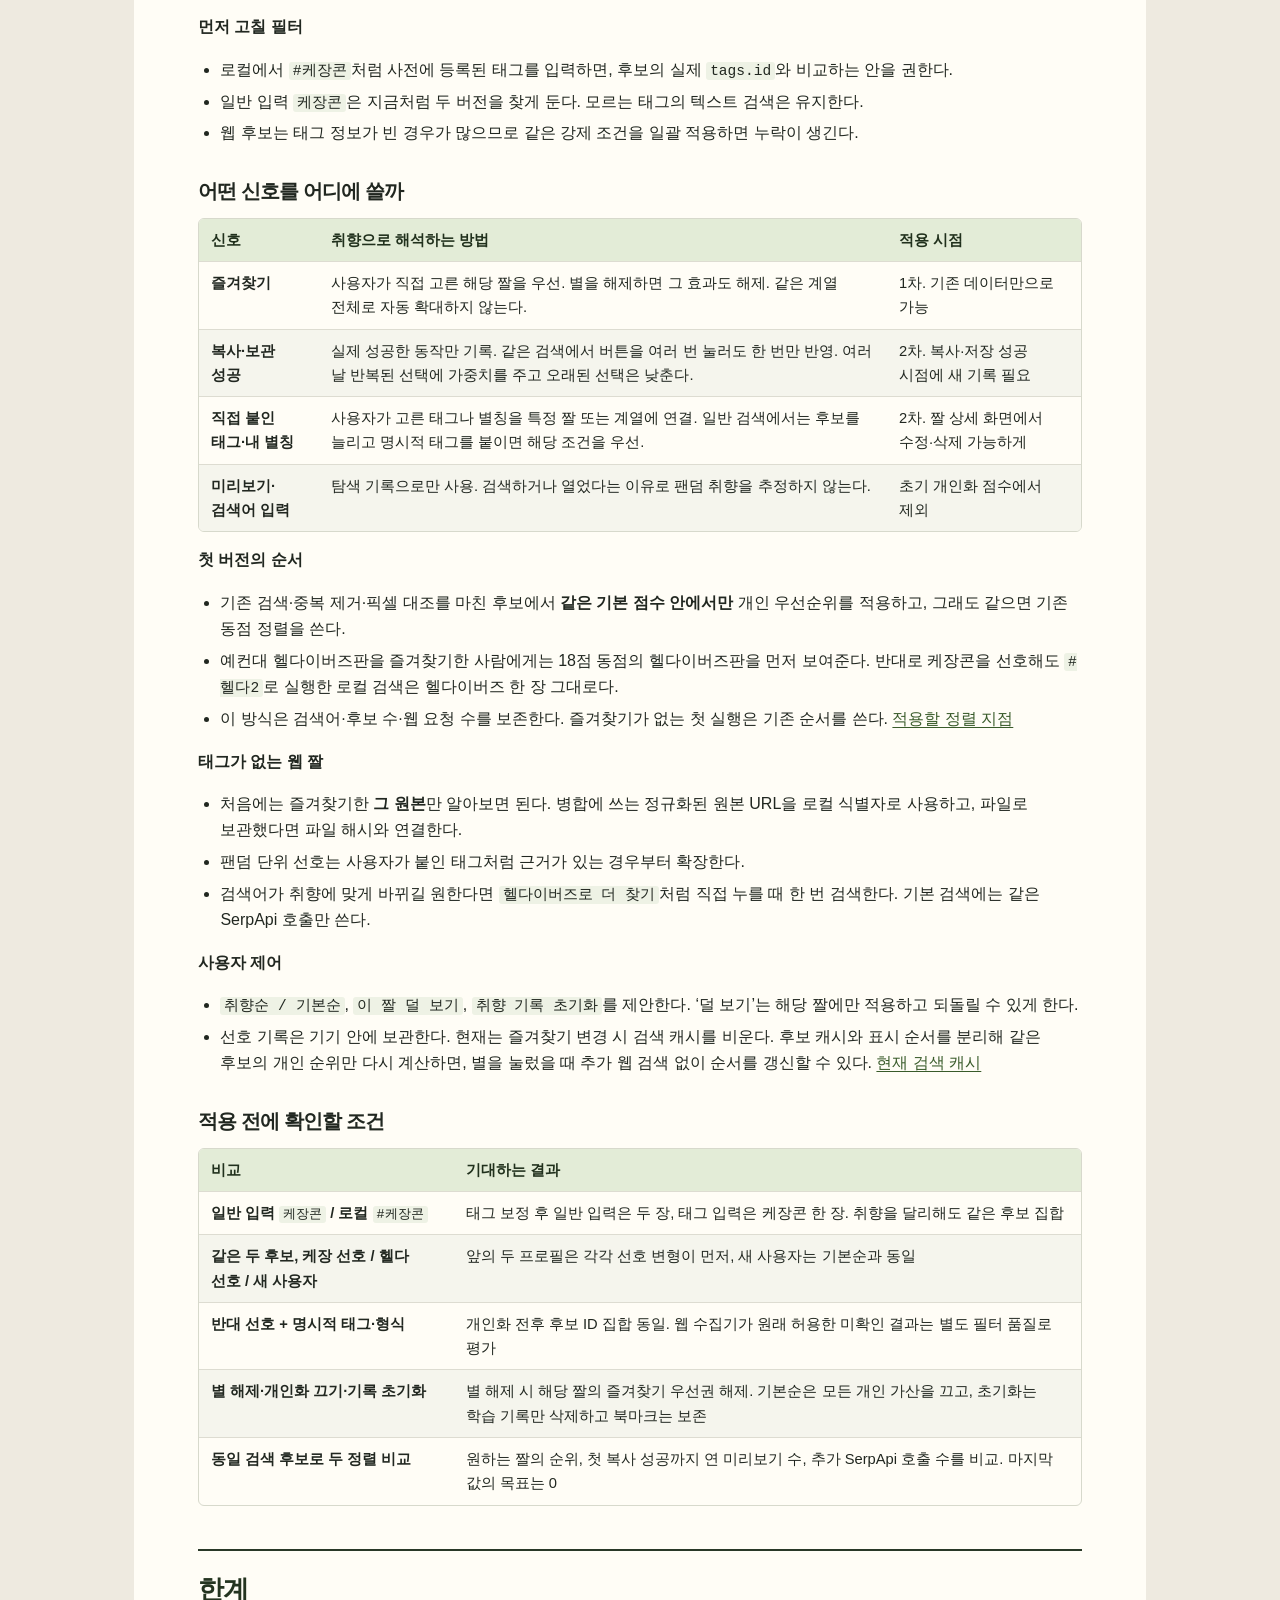
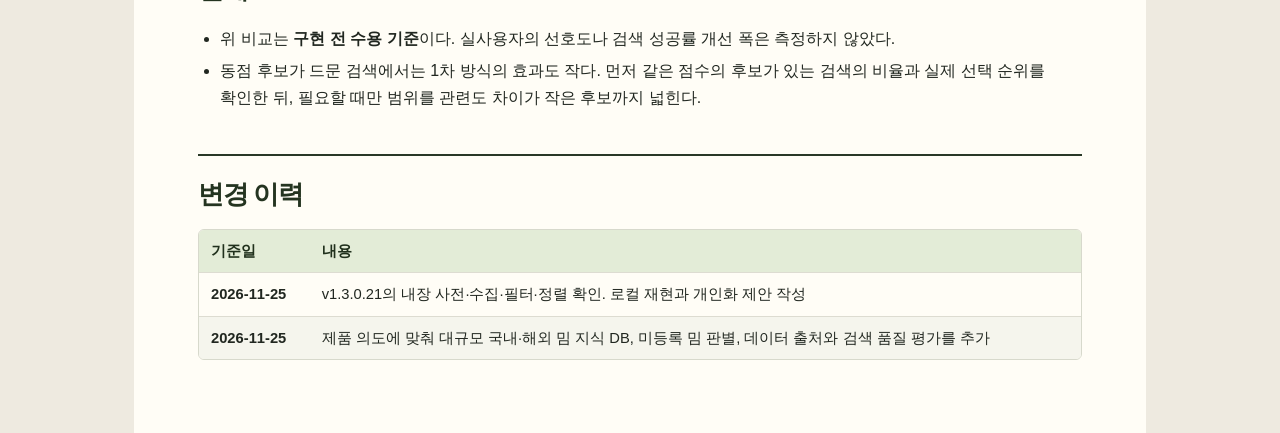
==== commit ebce8718: "Clarify the bulk meme dictionary and rule-based retrieval design" ====
--- a/docs/meme-search-preferences.html
+++ b/docs/meme-search-preferences.html
@@ -6,11 +6,13 @@
 @media(max-width:620px){body{font-size:15px}h2{font-size:23px}.summary{padding:14px}.summary dl div{grid-template-columns:1fr;gap:0}.summary dt{padding:0}td,th{padding:7px;min-width:65px}.branches small{font-size:12px}}
 @media print{html,main{background:white}main{padding:0;width:auto;border-top:0}.summary{background:white;color:#111;border:1px solid #999}.summary h2,.summary dt{color:#222}.summary dl div{border-color:#ddd}.table-wrap{overflow:visible}tr,.flow,h3{break-inside:avoid}h2,h3{break-after:avoid}}
 </style></head><body><main><header><strong>Meme Snatcher</strong><span>검색 품질 검토 · v1.3.0.21 · 2026.11.25</span></header><h1>같은 대사에서 내 취향의 짤을 먼저 찾으려면</h1>
-<section class="summary"><h2>한눈에 보기</h2><dl><div><dt>목적</dt><dd>Meme Snatcher의 내장 사전과 통합 검색 규칙을 확인하고 개인화의 첫 적용 지점을 고른다.</dd></div><div><dt>현재 상태</dt><dd>Windows v1.3.0.21의 코드·번들·격리된 로컬 검색을 확인했다.</dd></div><div><dt>핵심 결론</dt><dd>같은 대사의 변형 중 내가 자주 고르는 짤을 먼저 보여주는 일은 LLM 없이 가능하다.</dd></div><div><dt>원인 또는 판단 근거</dt><dd>앱은 밈 계열과 변형, 즐겨찾기를 이미 구분한다. 현재 통합 정렬에는 사용자 행동이 입력되지 않는다.</dd></div><div><dt>결정</dt><dd>검토안은 <strong>같은 관련도의 결과 안에서 즐겨찾기부터 반영</strong>하는 방식이다. 제품 적용은 미정이다.</dd></div><div><dt>다음 행동</dt><dd>헬다이버즈를 선호하는 사용자와 케장콘을 선호하는 사용자에게 같은 검색을 재생해 순서와 필터 보존을 확인한다.</dd></div><div><dt>최종 갱신</dt><dd>2026-11-25 · 릴리스 커밋 <code>930172b</code></dd></div></dl></section>
+<section class="summary"><h2>한눈에 보기</h2><dl><div><dt>목적</dt><dd>국내·해외 밈을 담은 지식 DB로 웹 검색에서 일반 이미지를 줄이고, 관련도 높은 짤 사이에서 사용자 취향을 반영하는 방법을 검토한다.</dd></div><div><dt>현재 상태</dt><dd>Windows v1.3.0.21의 코드·번들·격리된 로컬 검색을 확인했다.</dd></div><div><dt>핵심 결론</dt><dd>검색 품질의 첫 과제는 일반 사진과 밈을 구별하는 일이다. 개인화는 그 뒤에 적용한다.</dd></div><div><dt>원인 또는 판단 근거</dt><dd>현재 카탈로그는 3개 계열의 예시다. 미등록 영어 검색에 일반적인 밈 확장이 없고, 웹 후보에서 밈 단서를 판단하는 규칙도 제한적이다.</dd></div><div><dt>결정</dt><dd>제품에서 말하는 ‘밈사전’은 국내·해외 밈의 이름·대사·템플릿·파생 관계를 연결한 DB다. 버전형 SQLite 사전과 로컬 규칙 정렬을 구현 후보로 권한다.</dd></div><div><dt>다음 행동</dt><dd>국내·해외 자료 표본으로 후보 DB를 만들고, 기존 검색과 동일한 결과에서 일반 이미지 오탐과 미등록 밈 누락을 비교한다.</dd></div><div><dt>최종 갱신</dt><dd>2026-11-25 · 릴리스 커밋 <code>930172b</code></dd></div></dl></section>
 <h2>질문</h2>
+<p><strong>처음 보는 밈도 일반 이미지에 묻히지 않게 할 수 있을까?</strong> 검색 결과에 붙은 대사·출처·템플릿 단서를 기존 사전과 대조하고, 새로운 표현을 가진 후보도 검색 의도와 맞으면 남기는 것이 목표다.</p>
 <p><strong>“좋다 지금 간다 기다려라”를 입력한 두 사람이 서로 다른 짤을 원한다면?</strong> 한 사람은 케장콘 원본을, 다른 사람은 헬다이버즈 패러디를 원한다. 이 사례로 사전, 검색 조건, 취향이 각각 무엇을 결정해야 하는지 살펴봤다.</p>
 <h2>짧은 답</h2>
 <ul>
+<li><strong>대량 수집의 단위는 밈 항목과 그 근거다.</strong> 해외 원명·한국어 별칭·사용 상황·템플릿·변형 관계를 연결하면, 같은 파일을 아직 갖고 있지 않아도 검색 단서를 얻을 수 있다.</li>
 <li><strong>검색어는 후보를 모으고 태그는 범위를 좁힌다.</strong> 현재 로컬 태그가 계열 별칭까지 읽는 예외가 있다. <strong>그중 어떤 버전을 먼저 볼지</strong>는 사용자의 선택 기록으로 정할 수 있다.</li>
 <li><strong>내가 뭐라고 부르는지</strong>는 별도 문제다. 예컨대 사용자가 ‘출동짤’을 특정 짤의 내 별칭으로 지정하면, 원래 제목을 몰라도 다음에 바로 찾을 수 있다.</li>
 </ul>
@@ -162,6 +164,38 @@
 <li><strong>후보의 순서를 바꿔도 없는 짤은 생기지 않는다.</strong> 새 커뮤니티 밈이나 자신만의 표현을 찾는 문제에는 ‘내 별칭’ 또는 사용자가 선택하는 검색어 확장이 별도로 필요하다.</li>
 </ul>
 <h2>권고 · 취향을 반영하는 순서</h2>
+<p>우선순위는 국내·해외 밈사전 구축, 고정된 웹 후보로 필터 검증, 비슷한 관련도의 후보 간 개인화 순이다.</p>
+<h3>제품에서 말하는 밈사전</h3>
+<div class="table-wrap"><table>
+<thead>
+<tr>
+<th>DB에 남길 것</th>
+<th>검색에 쓰는 방법</th>
+</tr>
+</thead>
+<tbody>
+<tr>
+<td>밈 계열, 한국어·원어 이름, 별칭, 대사</td>
+<td>실제로 같은 이름을 가리키는지 출처와 함께 기록. 일반명사와 같은 짧은 별칭은 단독 일치의 영향 축소</td>
+</tr>
+<tr>
+<td>템플릿, 변형, 등장 캐릭터, 작품·팬덤, 쓰이는 상황</td>
+<td>‘별칭’, ‘이 템플릿의 패러디’, ‘같은 상황에서 쓰임’을 각각 다른 관계로 저장. 같은 팬덤이라는 이유로 서로 다른 짤을 병합하는 오류 방지</td>
+</tr>
+<tr>
+<td>출처, 수집·검토 시점, 이용 조건, 대표 이미지 지문</td>
+<td>중복과 충돌을 추적하고 근거 있는 항목만 배포. 이미지 원본을 함께 배포할 때는 해당 파일의 이용 조건도 별도 기록</td>
+</tr>
+</tbody>
+</table></div>
+<ul>
+<li><strong>수집과 배포.</strong> 배포자 쪽에서 허용된 덤프를 정기적으로 받아 출처별 원본 ID를 보존하고 중복·이름 충돌을 처리한다. 검토된 메타데이터를 버전이 붙은 SQLite 파일로 앱에 포함한다. 원본 미디어는 배포 가능한 것만 선택한다. 사용자 PC는 사전 갱신분만 받을 수 있다.</li>
+<li><strong>자료 후보.</strong> 해외 기초 데이터로는 CC0 구조화 덤프가 있는 Wikidata를 쓸 수 있다. 한국어 KoCulture-Descriptions는 503행의 <strong>텍스트</strong> 자료이며 공개 표기는 CC BY-NC-SA 4.0이다. 두 자료가 국내 커뮤니티별 변형을 얼마나 담고 있는지는 아직 측정하지 않았다. <a href="https://www.wikidata.org/wiki/Wikidata:Database_download">Wikidata 덤프</a> · <a href="https://huggingface.co/datasets/huggingface-KREW/KoCulture-Descriptions">한국어 데이터 카드</a></li>
+<li><strong>검색 예시.</strong> <code>승인</code>만으로는 결재 도장 사진과 너클즈 도장짤을 구별하기 어렵다. 제목·캡션에 ‘너클즈/Knuckles’와 ‘승인/Approved’가 함께 있거나 검증된 템플릿 지문이 맞으면 우선한다. 판매 페이지의 도장 상품은 낮춘다. 캐릭터명 하나로 평범한 게임 스크린샷까지 올리지는 않는다.</li>
+<li><strong>미등록 밈.</strong> 용어가 사전에 없어도 검색어와 맞는 캡션, 기존 템플릿의 변형, 서로 다른 출처의 반응짤 사용례처럼 독립적인 단서가 겹치면 후보로 유지한다. 커뮤니티 도메인 하나나 복제 페이지 여러 장은 약한 근거다. 텍스트도 템플릿 단서도 없는 완전히 새로운 그림은 판별이 어렵다.</li>
+<li><strong>평가.</strong> 국내·해외와 등록·미등록을 나누고, 새 밈은 한 계열 전체를 사전에서 빼 둔 채 평가한다. 같은 웹 후보를 기존 규칙과 새 규칙으로 각각 정렬해 상위 10개에 섞인 일반 사진 비율, 그리고 사람이 골라 둔 관련 밈 중 상위 10개에 살아남은 비율을 함께 본다. 사전을 키울수록 미등록 밈이 더 많이 사라진다면 그 규칙은 채택을 보류한다.</li>
+</ul>
+<h3>개인화를 얹는 순서</h3>
 <p><strong>먼저 고칠 필터</strong></p>
 <ul>
 <li>로컬에서 <code>#케장콘</code>처럼 사전에 등록된 태그를 입력하면, 후보의 실제 <code>tags.id</code>와 비교하는 안을 권한다.</li>
@@ -266,5 +300,9 @@
 <td>2026-11-25</td>
 <td>v1.3.0.21의 내장 사전·수집·필터·정렬 확인. 로컬 재현과 개인화 제안 작성</td>
 </tr>
+<tr>
+<td>2026-11-25</td>
+<td>제품 의도에 맞춰 대규모 국내·해외 밈 지식 DB, 미등록 밈 판별, 데이터 출처와 검색 품질 평가를 추가</td>
+</tr>
 </tbody>
 </table></div></main></body></html>
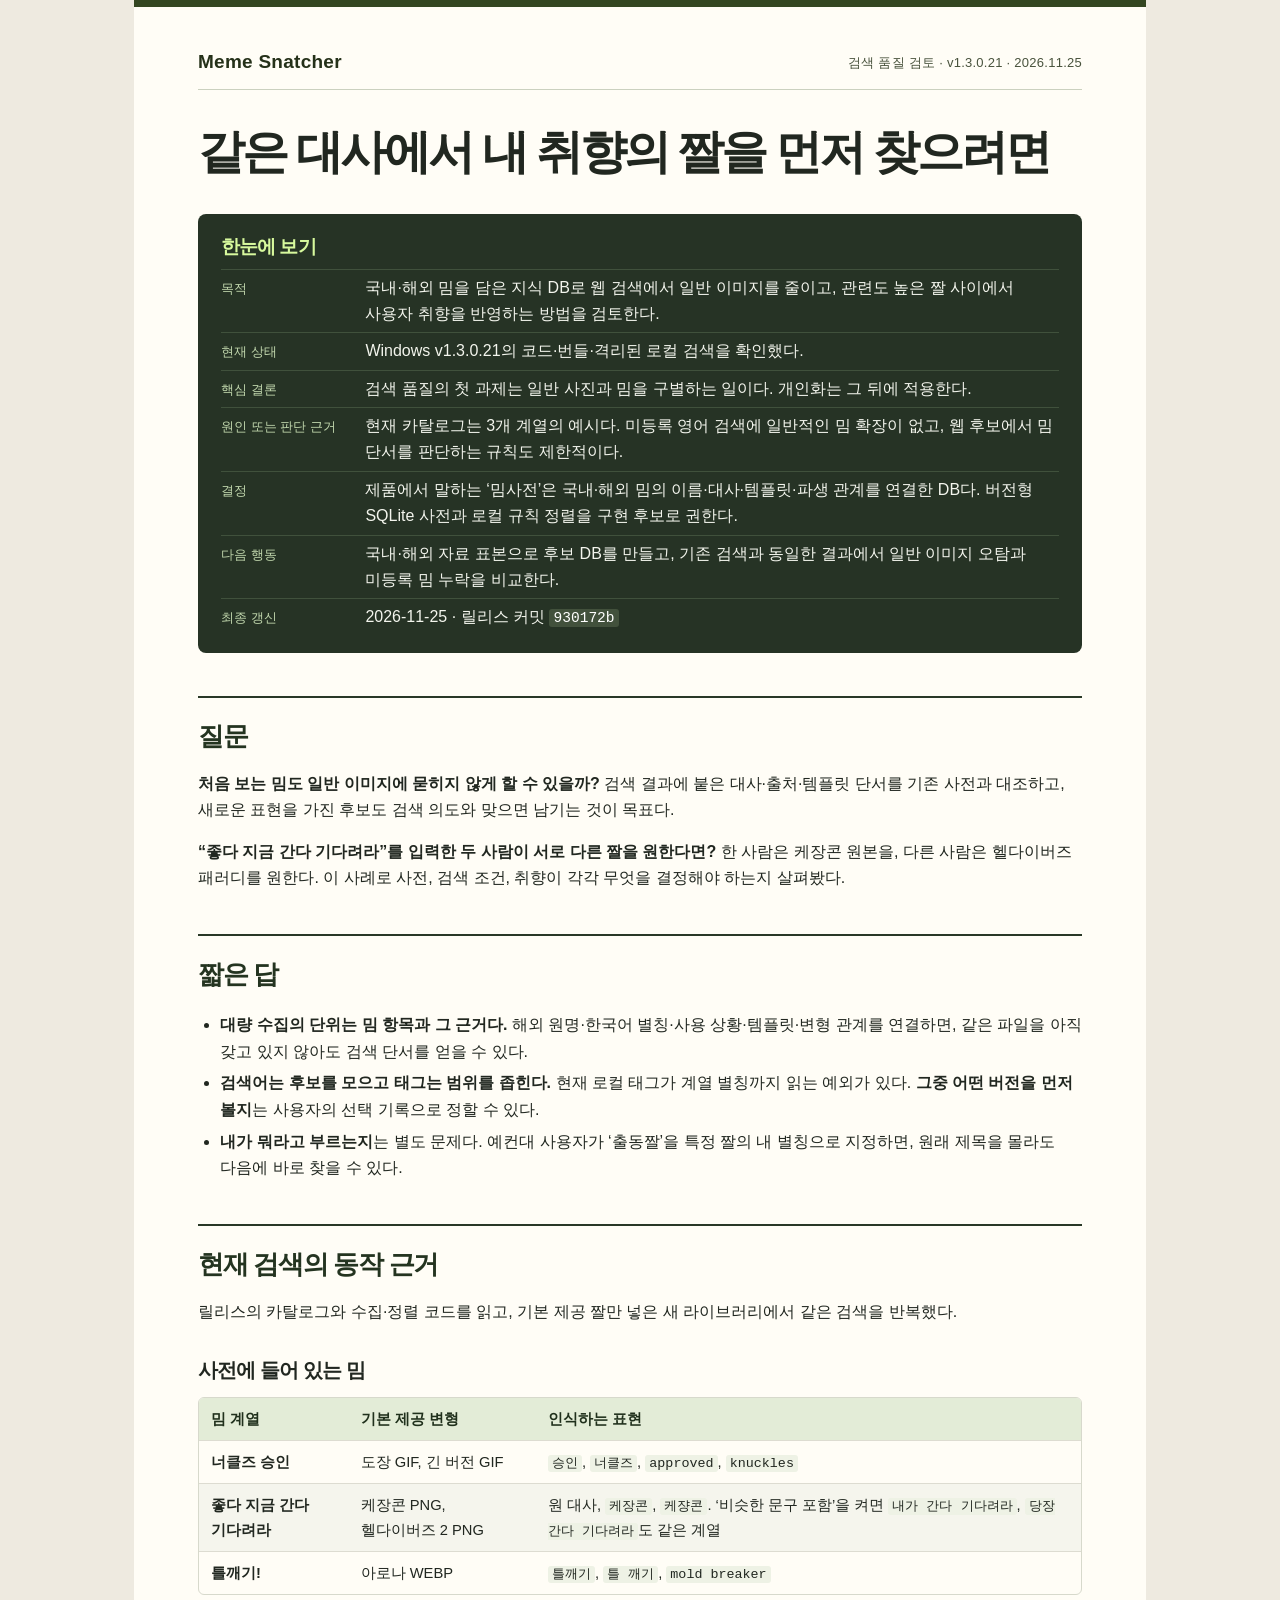
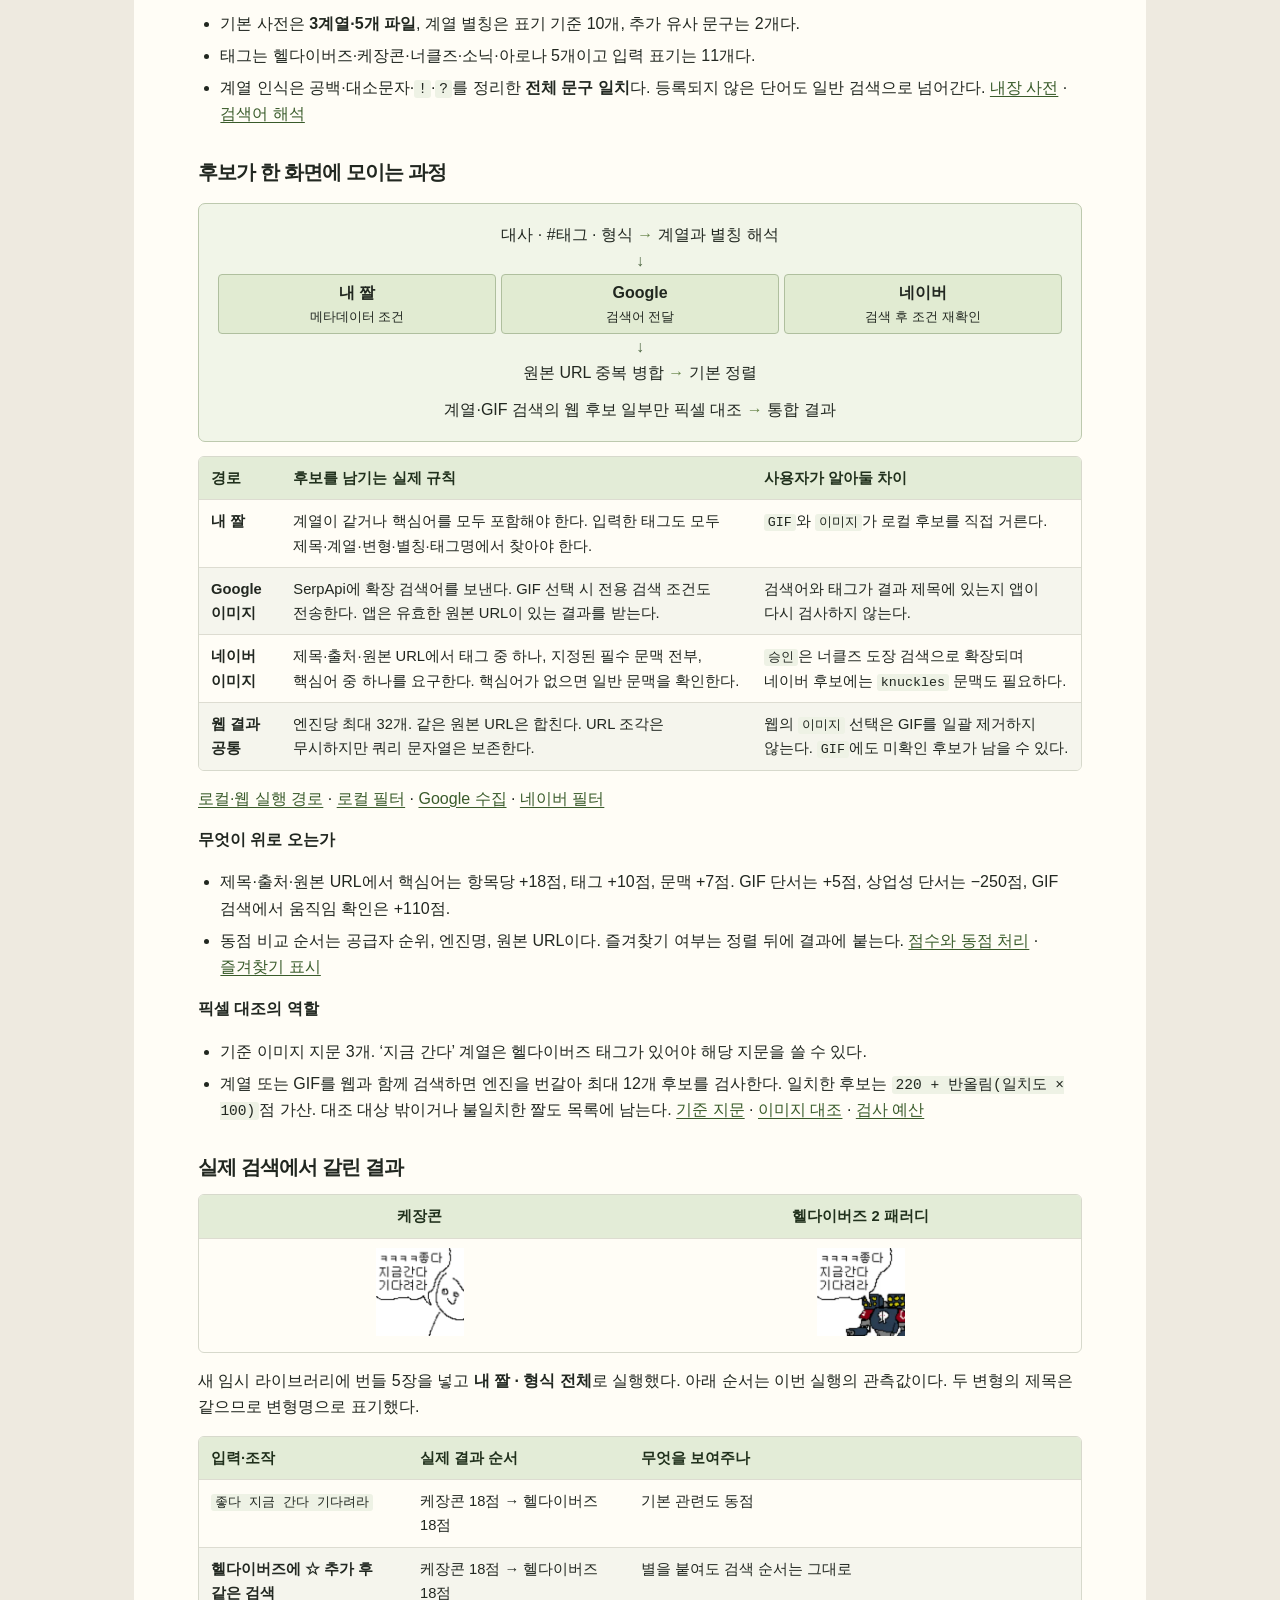
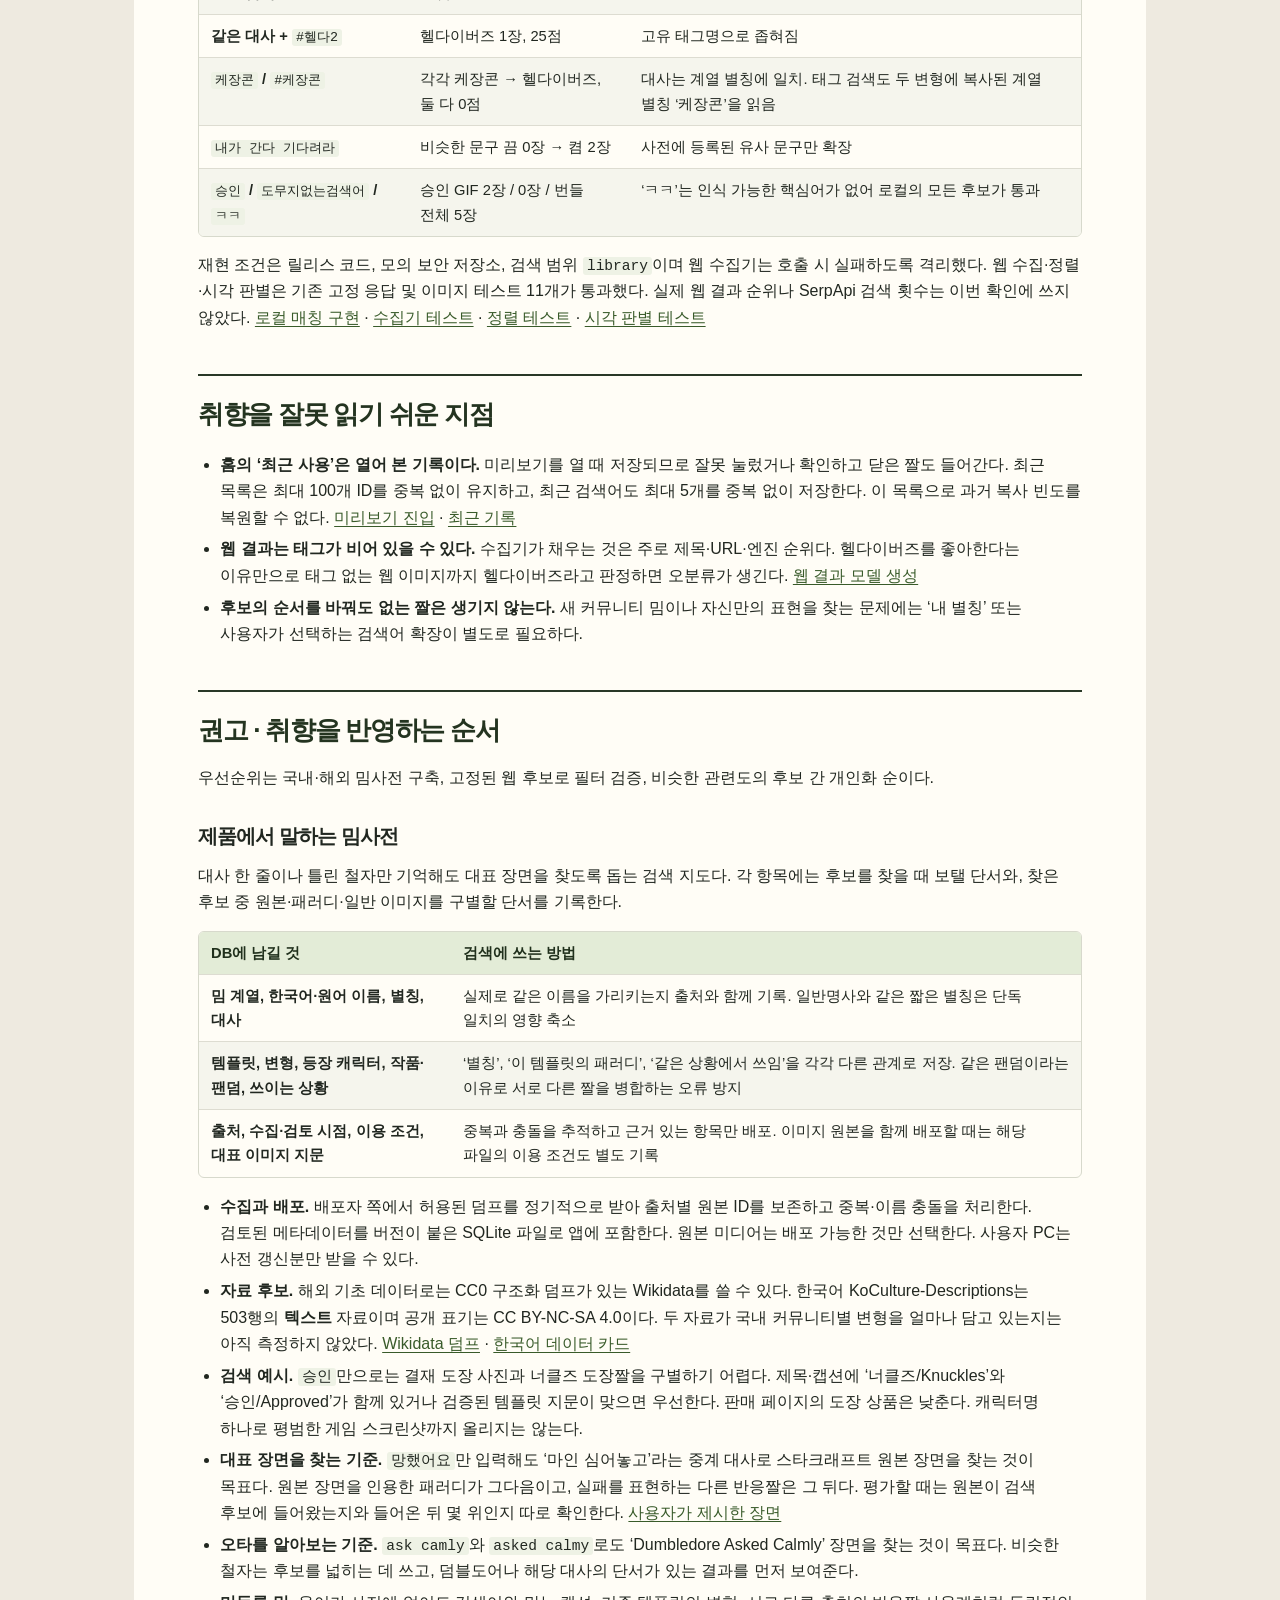
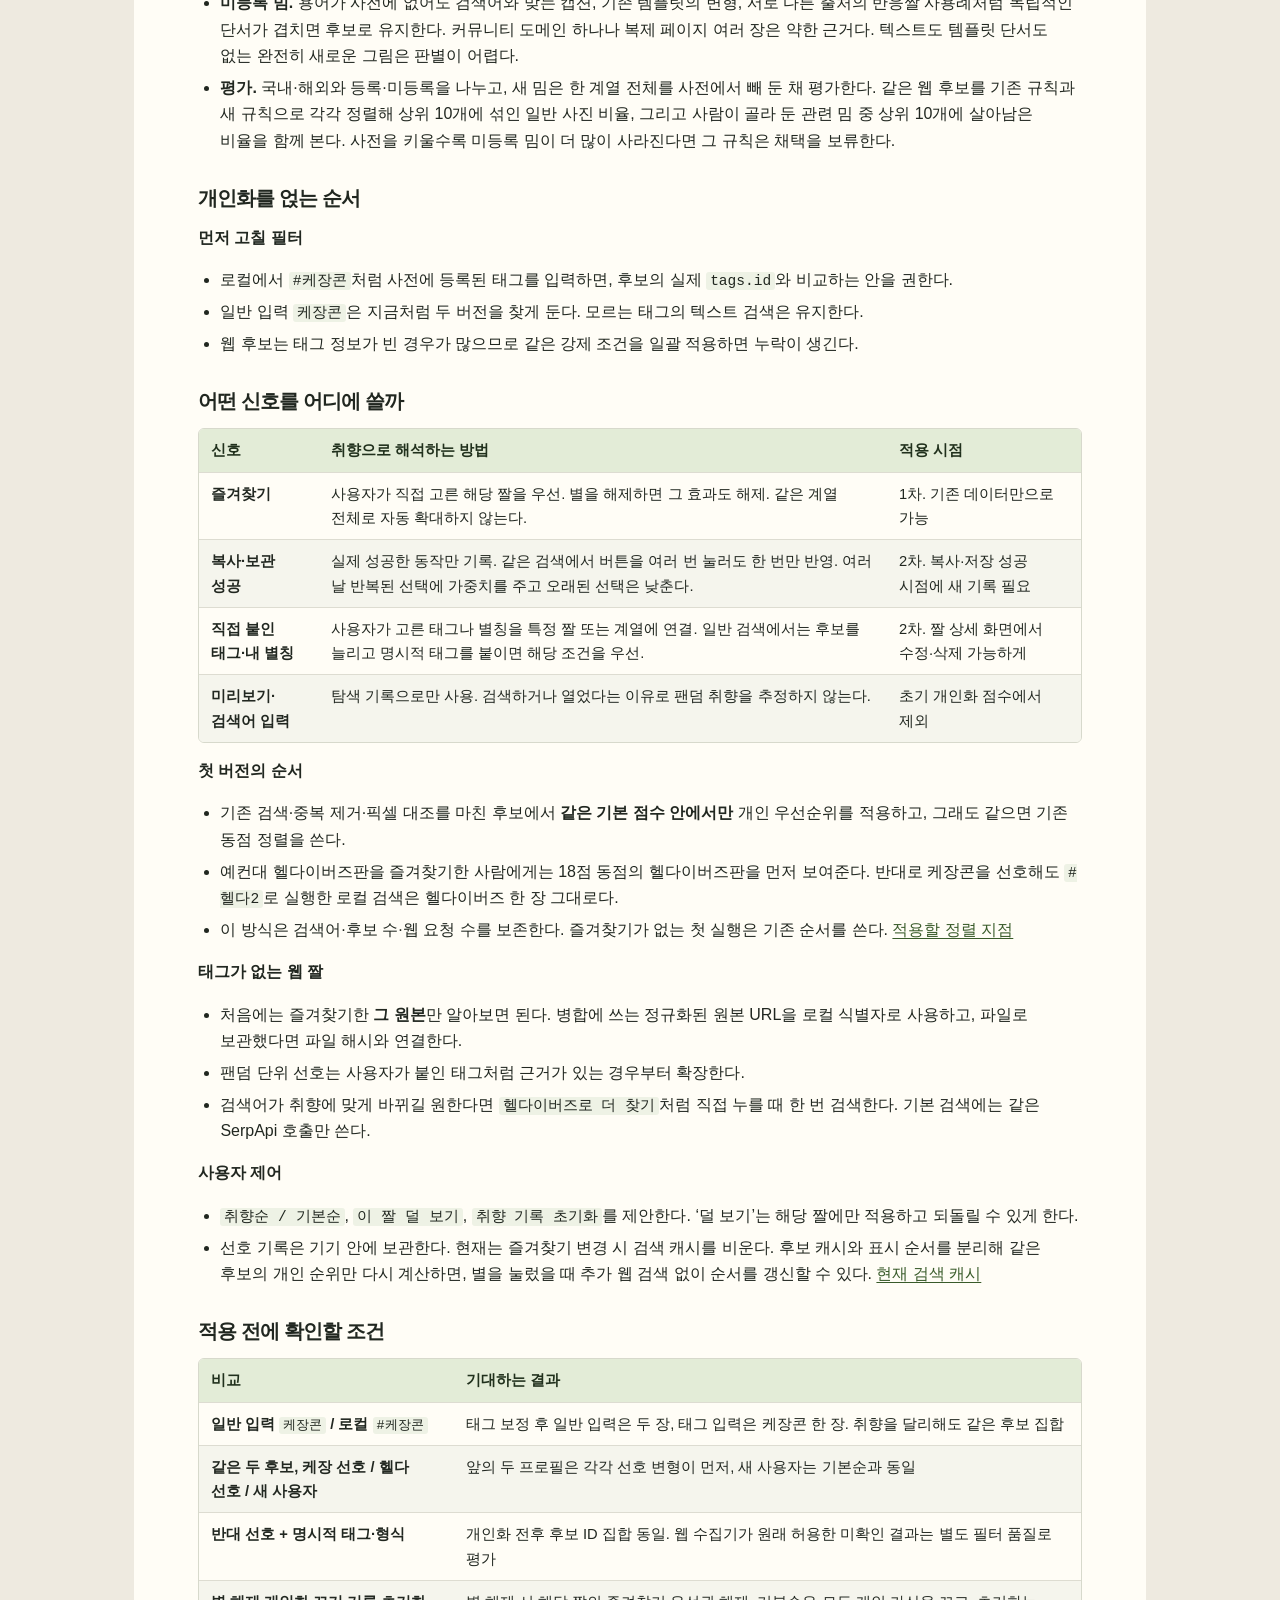
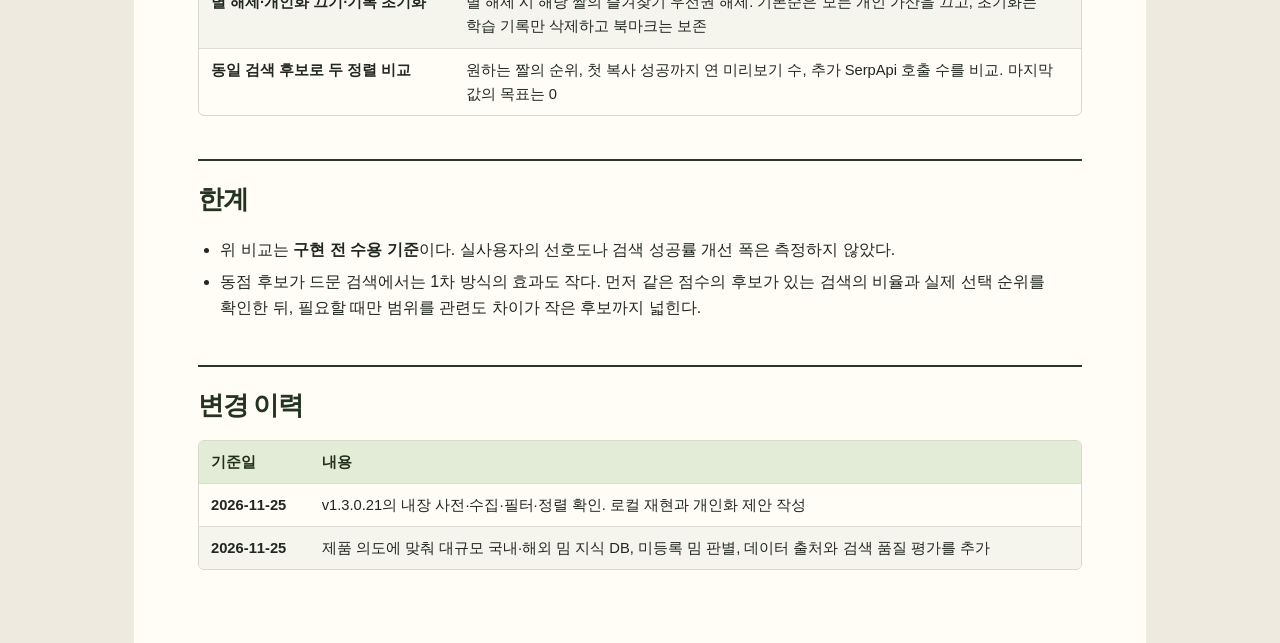
==== commit 51fcc4f5: "Display the Windows version, illustrate meme search, and record retrieval examples" ====
--- a/docs/meme-search-preferences.html
+++ b/docs/meme-search-preferences.html
@@ -166,6 +166,7 @@
 <h2>권고 · 취향을 반영하는 순서</h2>
 <p>우선순위는 국내·해외 밈사전 구축, 고정된 웹 후보로 필터 검증, 비슷한 관련도의 후보 간 개인화 순이다.</p>
 <h3>제품에서 말하는 밈사전</h3>
+<p>대사 한 줄이나 틀린 철자만 기억해도 대표 장면을 찾도록 돕는 검색 지도다. 각 항목에는 후보를 찾을 때 보탤 단서와, 찾은 후보 중 원본·패러디·일반 이미지를 구별할 단서를 기록한다.</p>
 <div class="table-wrap"><table>
 <thead>
 <tr>
@@ -192,6 +193,8 @@
 <li><strong>수집과 배포.</strong> 배포자 쪽에서 허용된 덤프를 정기적으로 받아 출처별 원본 ID를 보존하고 중복·이름 충돌을 처리한다. 검토된 메타데이터를 버전이 붙은 SQLite 파일로 앱에 포함한다. 원본 미디어는 배포 가능한 것만 선택한다. 사용자 PC는 사전 갱신분만 받을 수 있다.</li>
 <li><strong>자료 후보.</strong> 해외 기초 데이터로는 CC0 구조화 덤프가 있는 Wikidata를 쓸 수 있다. 한국어 KoCulture-Descriptions는 503행의 <strong>텍스트</strong> 자료이며 공개 표기는 CC BY-NC-SA 4.0이다. 두 자료가 국내 커뮤니티별 변형을 얼마나 담고 있는지는 아직 측정하지 않았다. <a href="https://www.wikidata.org/wiki/Wikidata:Database_download">Wikidata 덤프</a> · <a href="https://huggingface.co/datasets/huggingface-KREW/KoCulture-Descriptions">한국어 데이터 카드</a></li>
 <li><strong>검색 예시.</strong> <code>승인</code>만으로는 결재 도장 사진과 너클즈 도장짤을 구별하기 어렵다. 제목·캡션에 ‘너클즈/Knuckles’와 ‘승인/Approved’가 함께 있거나 검증된 템플릿 지문이 맞으면 우선한다. 판매 페이지의 도장 상품은 낮춘다. 캐릭터명 하나로 평범한 게임 스크린샷까지 올리지는 않는다.</li>
+<li><strong>대표 장면을 찾는 기준.</strong> <code>망했어요</code>만 입력해도 ‘마인 심어놓고’라는 중계 대사로 스타크래프트 원본 장면을 찾는 것이 목표다. 원본 장면을 인용한 패러디가 그다음이고, 실패를 표현하는 다른 반응짤은 그 뒤다. 평가할 때는 원본이 검색 후보에 들어왔는지와 들어온 뒤 몇 위인지 따로 확인한다. <a href="https://namu.wiki/w/망했어요">사용자가 제시한 장면</a></li>
+<li><strong>오타를 알아보는 기준.</strong> <code>ask camly</code>와 <code>asked calmy</code>로도 ‘Dumbledore Asked Calmly’ 장면을 찾는 것이 목표다. 비슷한 철자는 후보를 넓히는 데 쓰고, 덤블도어나 해당 대사의 단서가 있는 결과를 먼저 보여준다.</li>
 <li><strong>미등록 밈.</strong> 용어가 사전에 없어도 검색어와 맞는 캡션, 기존 템플릿의 변형, 서로 다른 출처의 반응짤 사용례처럼 독립적인 단서가 겹치면 후보로 유지한다. 커뮤니티 도메인 하나나 복제 페이지 여러 장은 약한 근거다. 텍스트도 템플릿 단서도 없는 완전히 새로운 그림은 판별이 어렵다.</li>
 <li><strong>평가.</strong> 국내·해외와 등록·미등록을 나누고, 새 밈은 한 계열 전체를 사전에서 빼 둔 채 평가한다. 같은 웹 후보를 기존 규칙과 새 규칙으로 각각 정렬해 상위 10개에 섞인 일반 사진 비율, 그리고 사람이 골라 둔 관련 밈 중 상위 10개에 살아남은 비율을 함께 본다. 사전을 키울수록 미등록 밈이 더 많이 사라진다면 그 규칙은 채택을 보류한다.</li>
 </ul>
@@ -305,4 +308,4 @@
 <td>제품 의도에 맞춰 대규모 국내·해외 밈 지식 DB, 미등록 밈 판별, 데이터 출처와 검색 품질 평가를 추가</td>
 </tr>
 </tbody>
-</table></div></main></body></html>+</table></div></main></body></html>
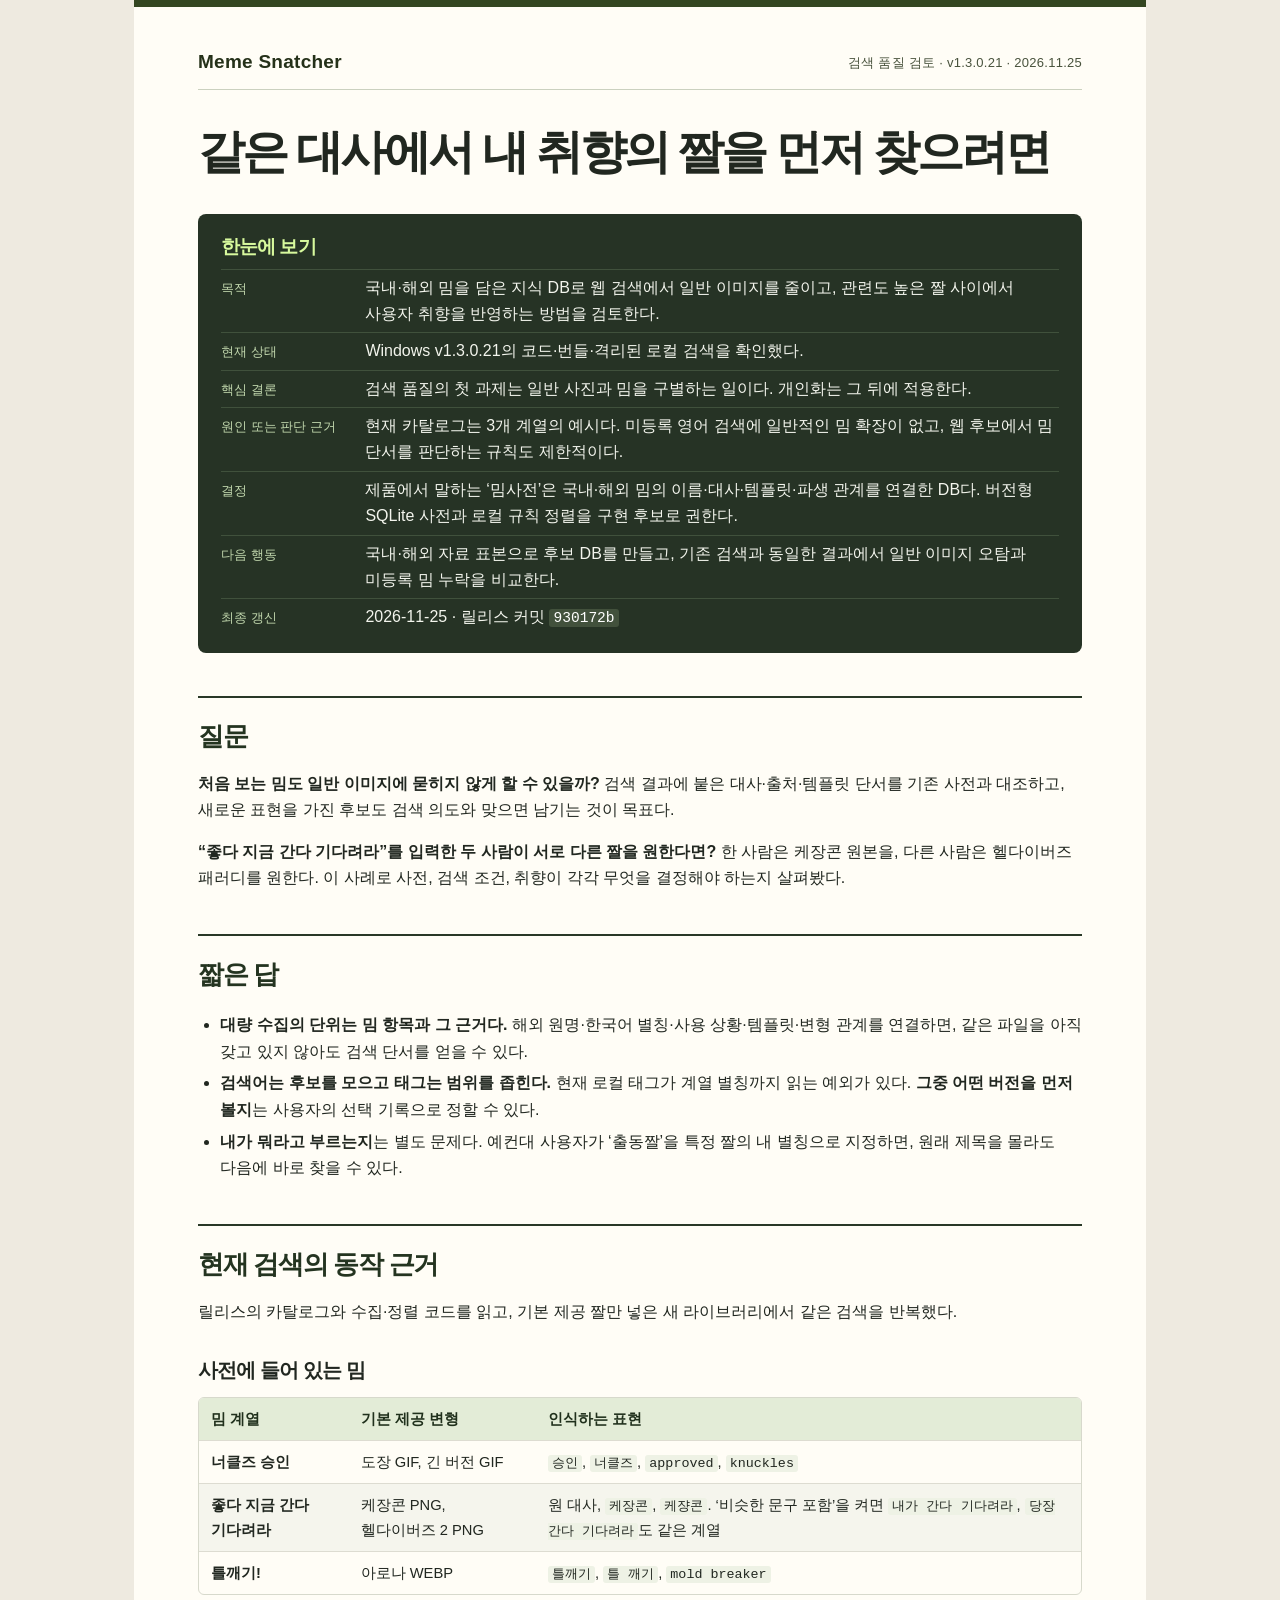
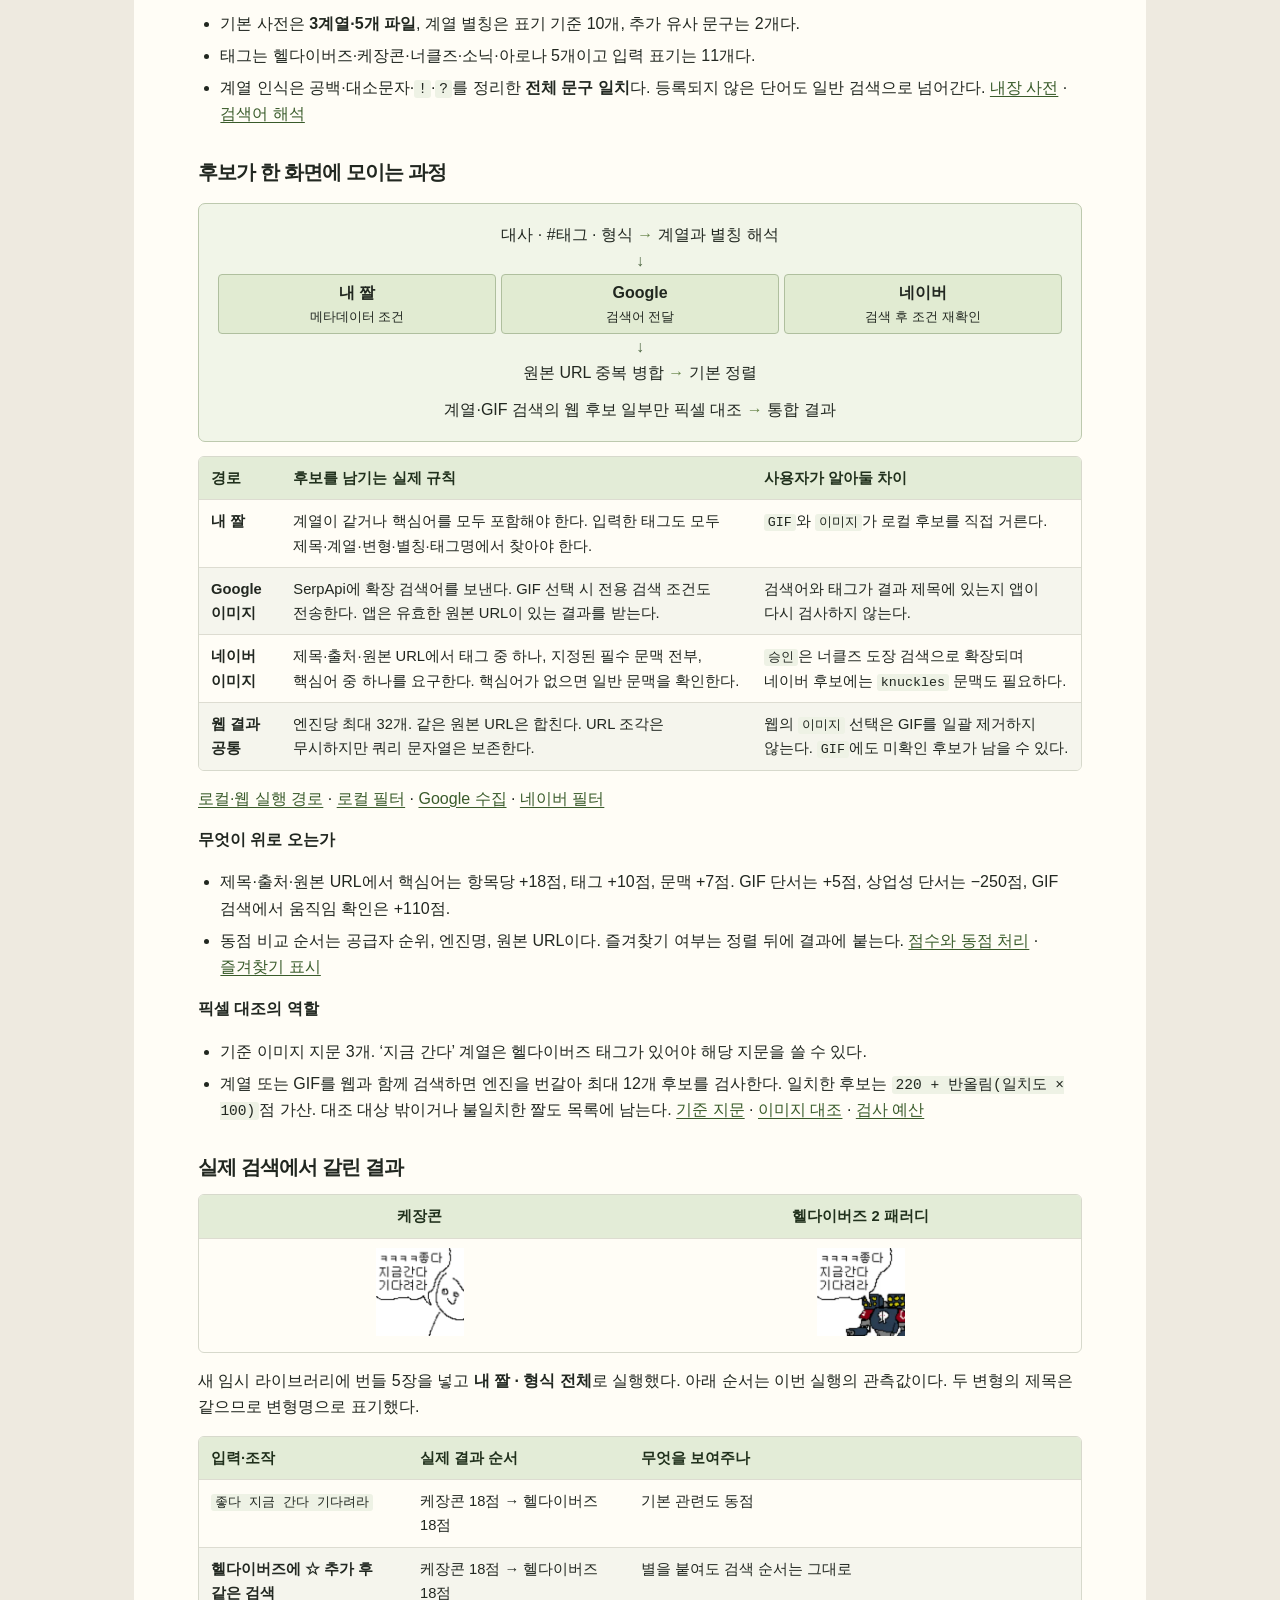
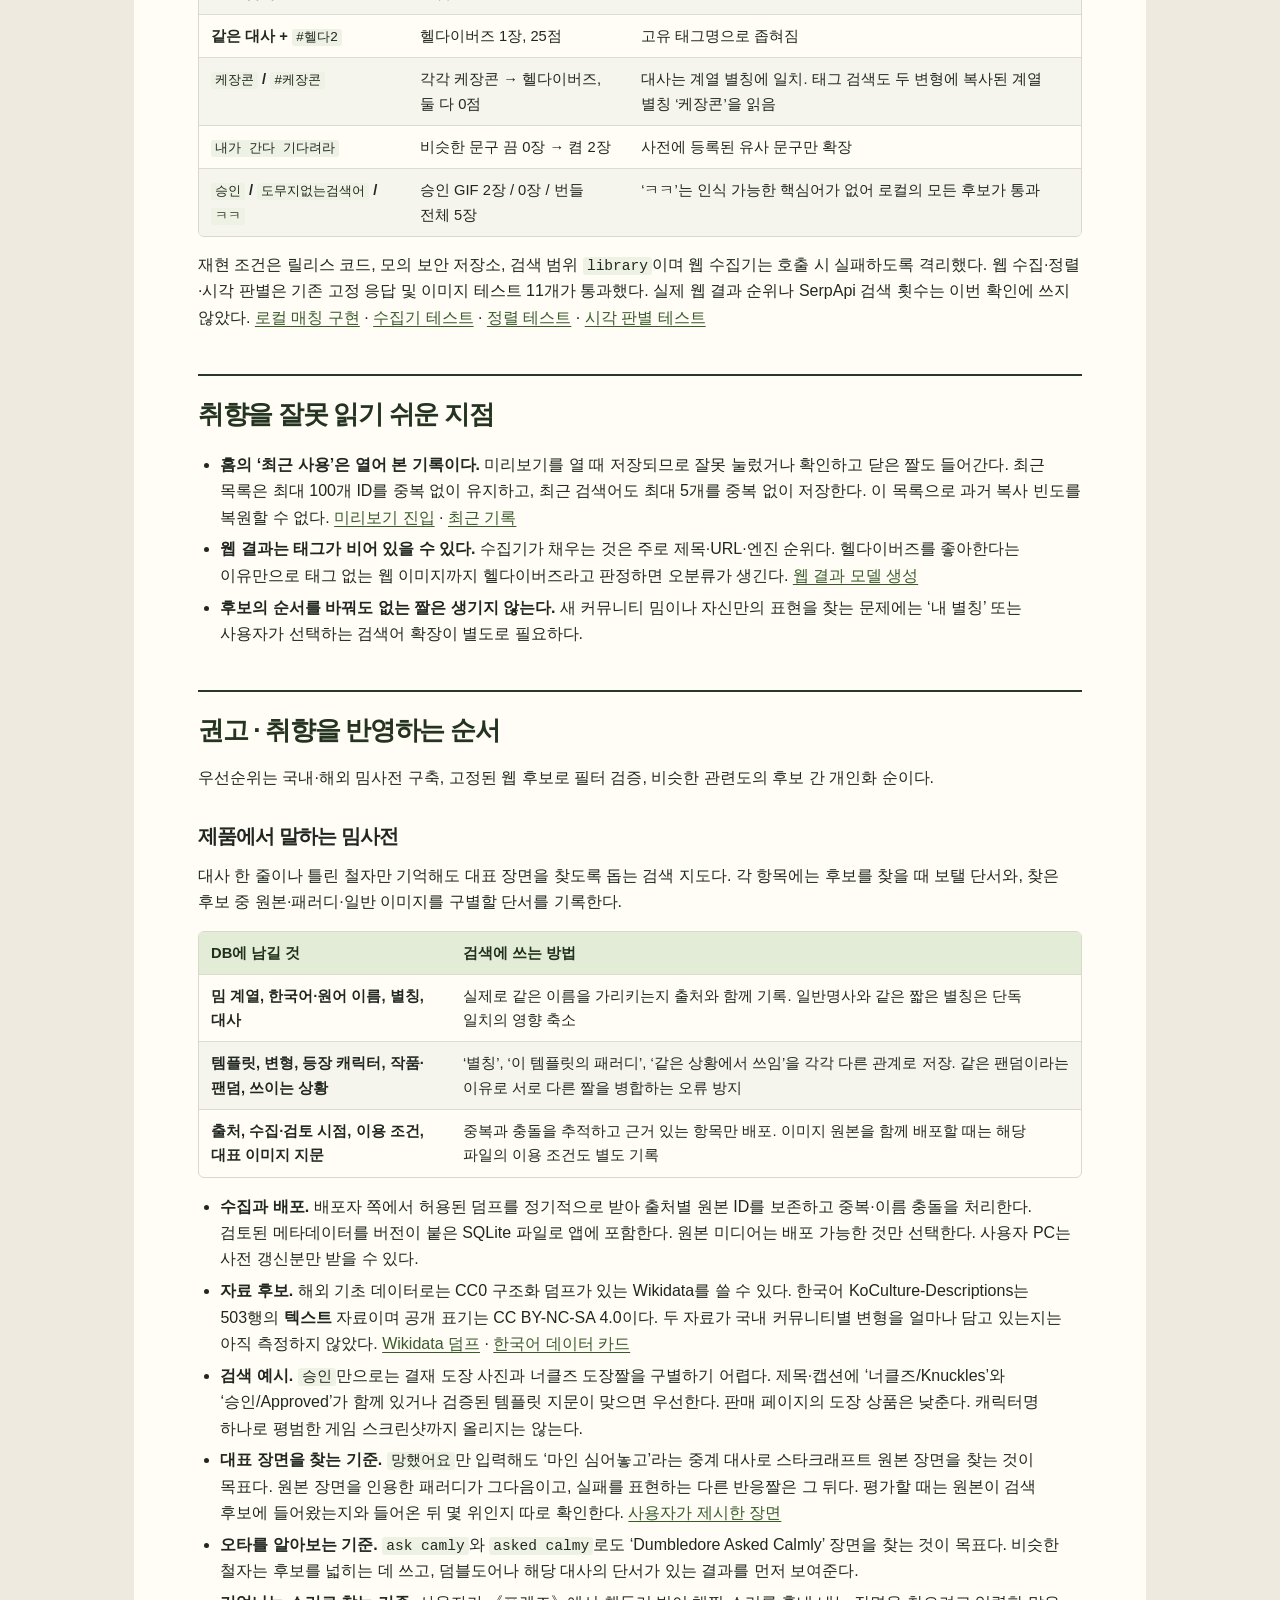
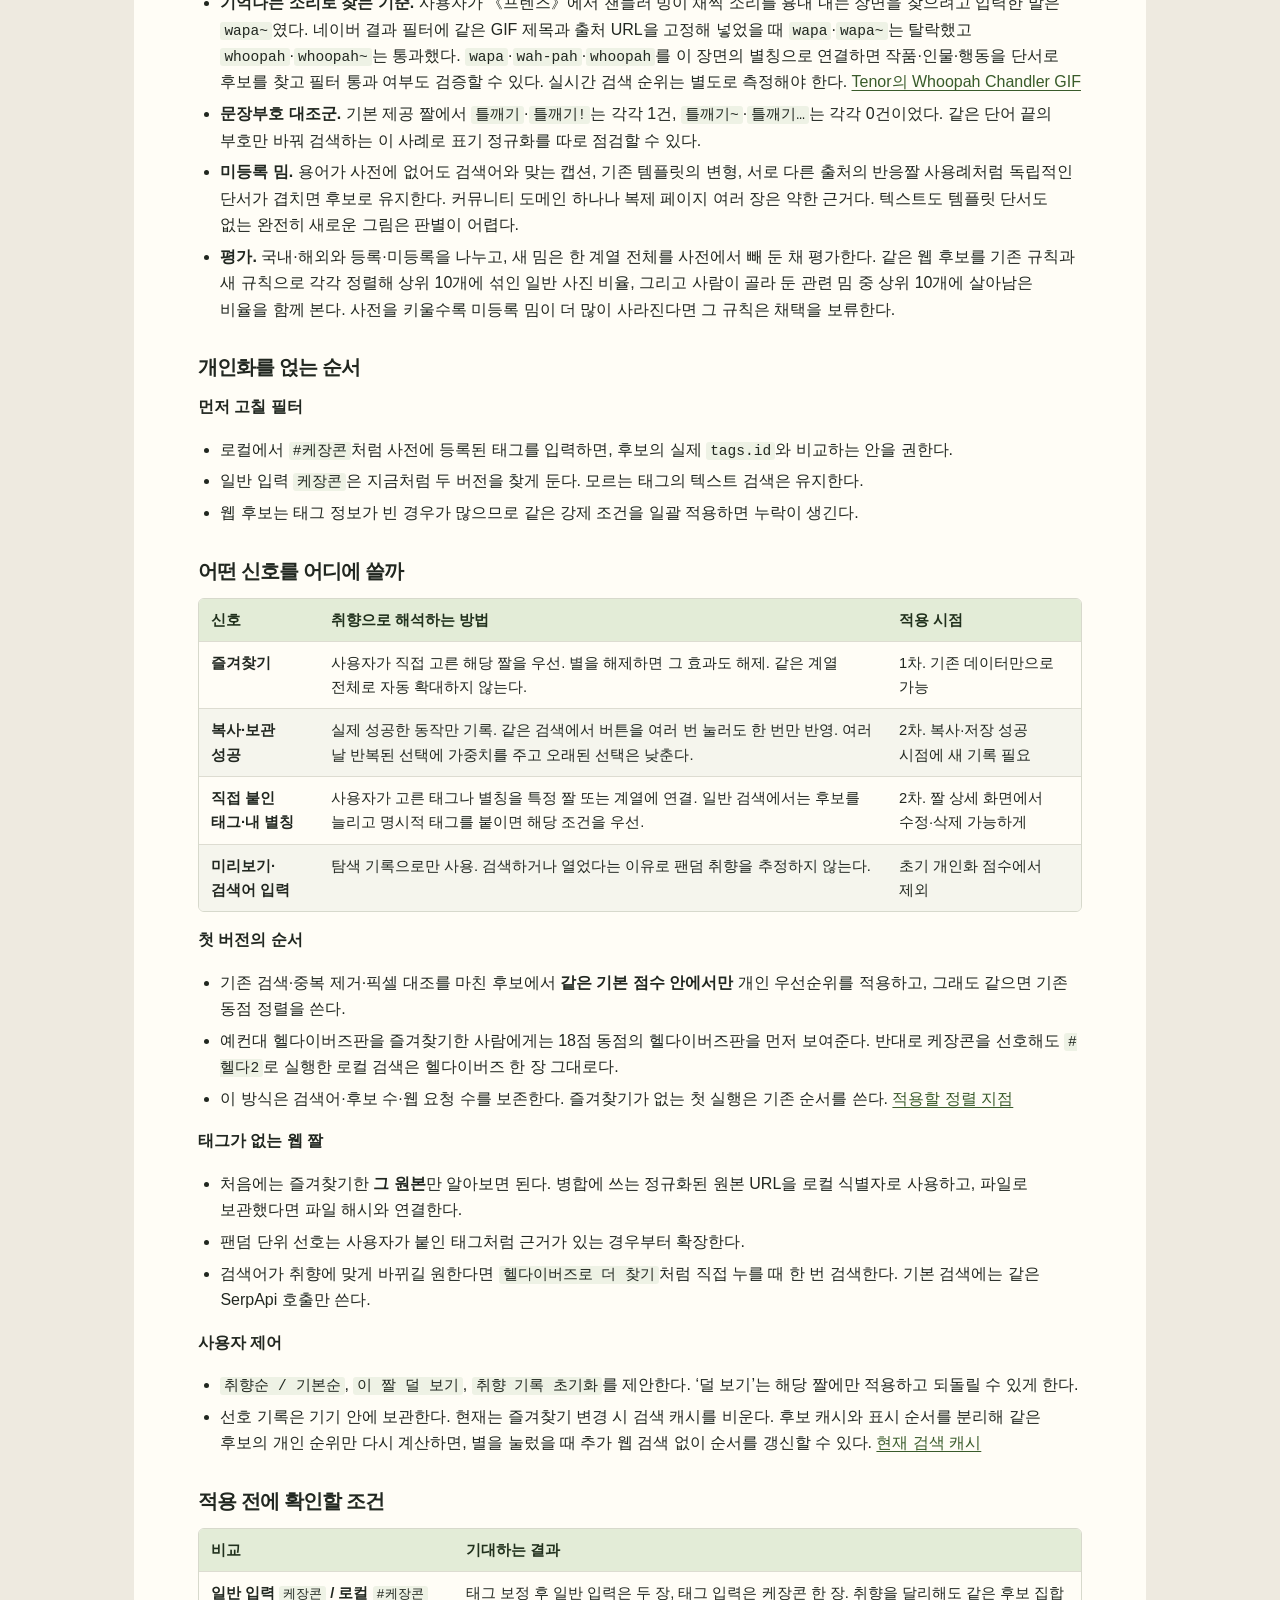
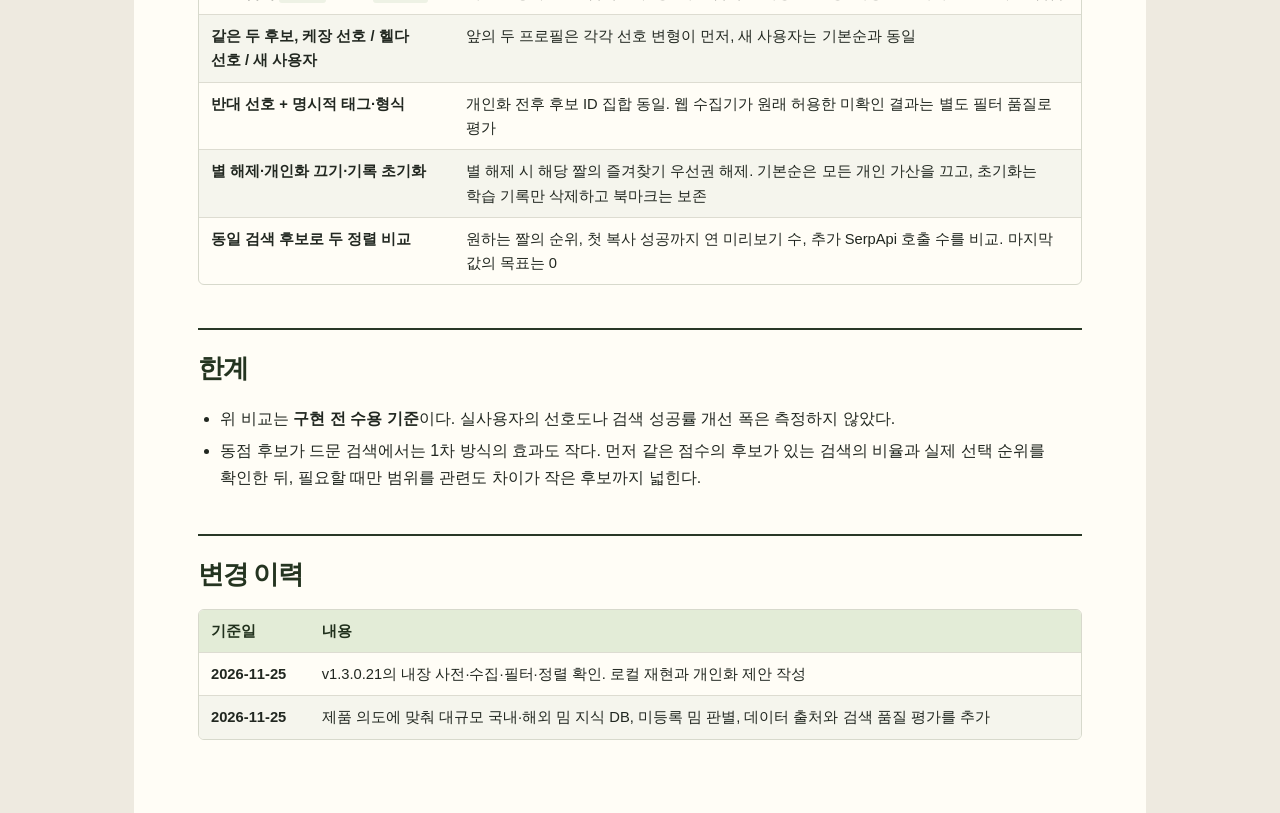
==== commit 96956dbd: "Record the remembered whip sound as a meme retrieval benchmark" ====
--- a/docs/meme-search-preferences.html
+++ b/docs/meme-search-preferences.html
@@ -195,6 +195,8 @@
 <li><strong>검색 예시.</strong> <code>승인</code>만으로는 결재 도장 사진과 너클즈 도장짤을 구별하기 어렵다. 제목·캡션에 ‘너클즈/Knuckles’와 ‘승인/Approved’가 함께 있거나 검증된 템플릿 지문이 맞으면 우선한다. 판매 페이지의 도장 상품은 낮춘다. 캐릭터명 하나로 평범한 게임 스크린샷까지 올리지는 않는다.</li>
 <li><strong>대표 장면을 찾는 기준.</strong> <code>망했어요</code>만 입력해도 ‘마인 심어놓고’라는 중계 대사로 스타크래프트 원본 장면을 찾는 것이 목표다. 원본 장면을 인용한 패러디가 그다음이고, 실패를 표현하는 다른 반응짤은 그 뒤다. 평가할 때는 원본이 검색 후보에 들어왔는지와 들어온 뒤 몇 위인지 따로 확인한다. <a href="https://namu.wiki/w/망했어요">사용자가 제시한 장면</a></li>
 <li><strong>오타를 알아보는 기준.</strong> <code>ask camly</code>와 <code>asked calmy</code>로도 ‘Dumbledore Asked Calmly’ 장면을 찾는 것이 목표다. 비슷한 철자는 후보를 넓히는 데 쓰고, 덤블도어나 해당 대사의 단서가 있는 결과를 먼저 보여준다.</li>
+<li><strong>기억나는 소리로 찾는 기준.</strong> 사용자가 《프렌즈》에서 챈들러 빙이 채찍 소리를 흉내 내는 장면을 찾으려고 입력한 말은 <code>wapa~</code>였다. 네이버 결과 필터에 같은 GIF 제목과 출처 URL을 고정해 넣었을 때 <code>wapa</code>·<code>wapa~</code>는 탈락했고 <code>whoopah</code>·<code>whoopah~</code>는 통과했다. <code>wapa</code>·<code>wah-pah</code>·<code>whoopah</code>를 이 장면의 별칭으로 연결하면 작품·인물·행동을 단서로 후보를 찾고 필터 통과 여부도 검증할 수 있다. 실시간 검색 순위는 별도로 측정해야 한다. <a href="https://tenor.com/view/whoopah-chandler-friends-woop-gif-9170443">Tenor의 Whoopah Chandler GIF</a></li>
+<li><strong>문장부호 대조군.</strong> 기본 제공 짤에서 <code>틀깨기</code>·<code>틀깨기!</code>는 각각 1건, <code>틀깨기~</code>·<code>틀깨기…</code>는 각각 0건이었다. 같은 단어 끝의 부호만 바꿔 검색하는 이 사례로 표기 정규화를 따로 점검할 수 있다.</li>
 <li><strong>미등록 밈.</strong> 용어가 사전에 없어도 검색어와 맞는 캡션, 기존 템플릿의 변형, 서로 다른 출처의 반응짤 사용례처럼 독립적인 단서가 겹치면 후보로 유지한다. 커뮤니티 도메인 하나나 복제 페이지 여러 장은 약한 근거다. 텍스트도 템플릿 단서도 없는 완전히 새로운 그림은 판별이 어렵다.</li>
 <li><strong>평가.</strong> 국내·해외와 등록·미등록을 나누고, 새 밈은 한 계열 전체를 사전에서 빼 둔 채 평가한다. 같은 웹 후보를 기존 규칙과 새 규칙으로 각각 정렬해 상위 10개에 섞인 일반 사진 비율, 그리고 사람이 골라 둔 관련 밈 중 상위 10개에 살아남은 비율을 함께 본다. 사전을 키울수록 미등록 밈이 더 많이 사라진다면 그 규칙은 채택을 보류한다.</li>
 </ul>
